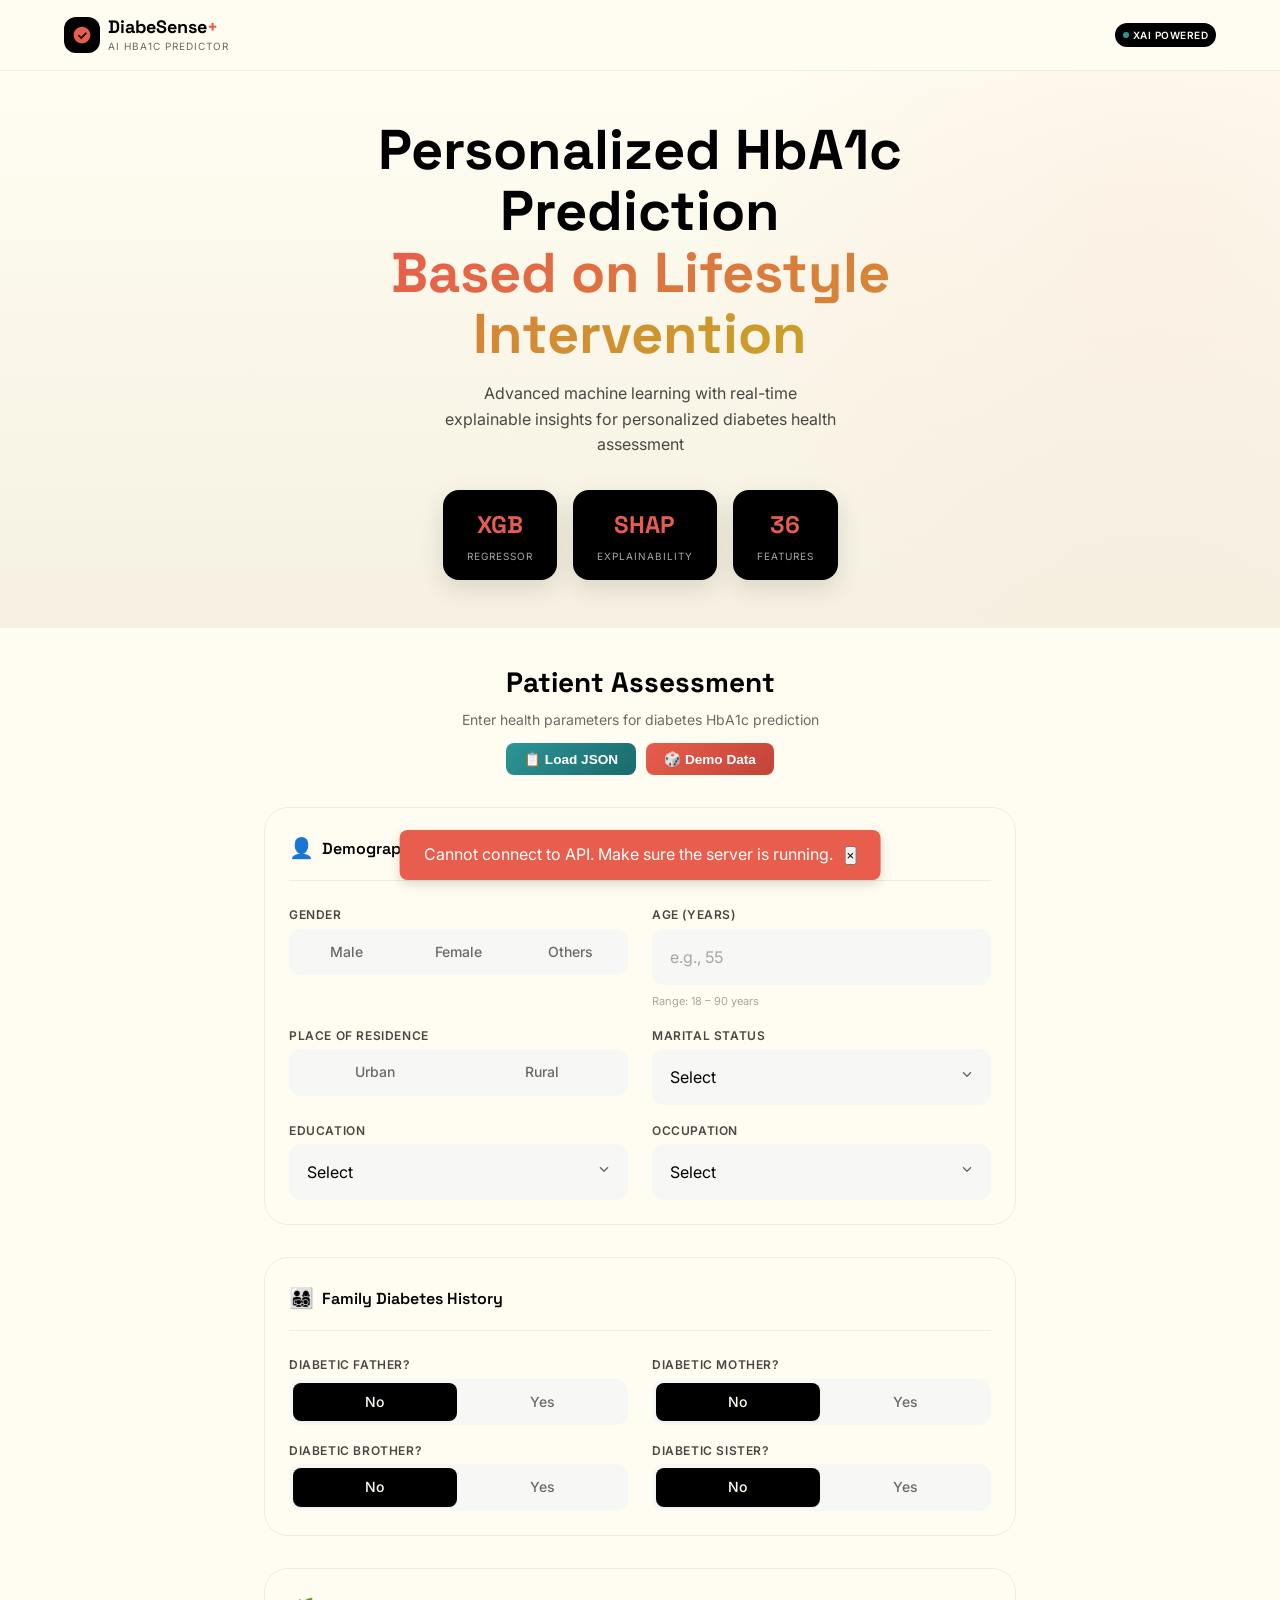
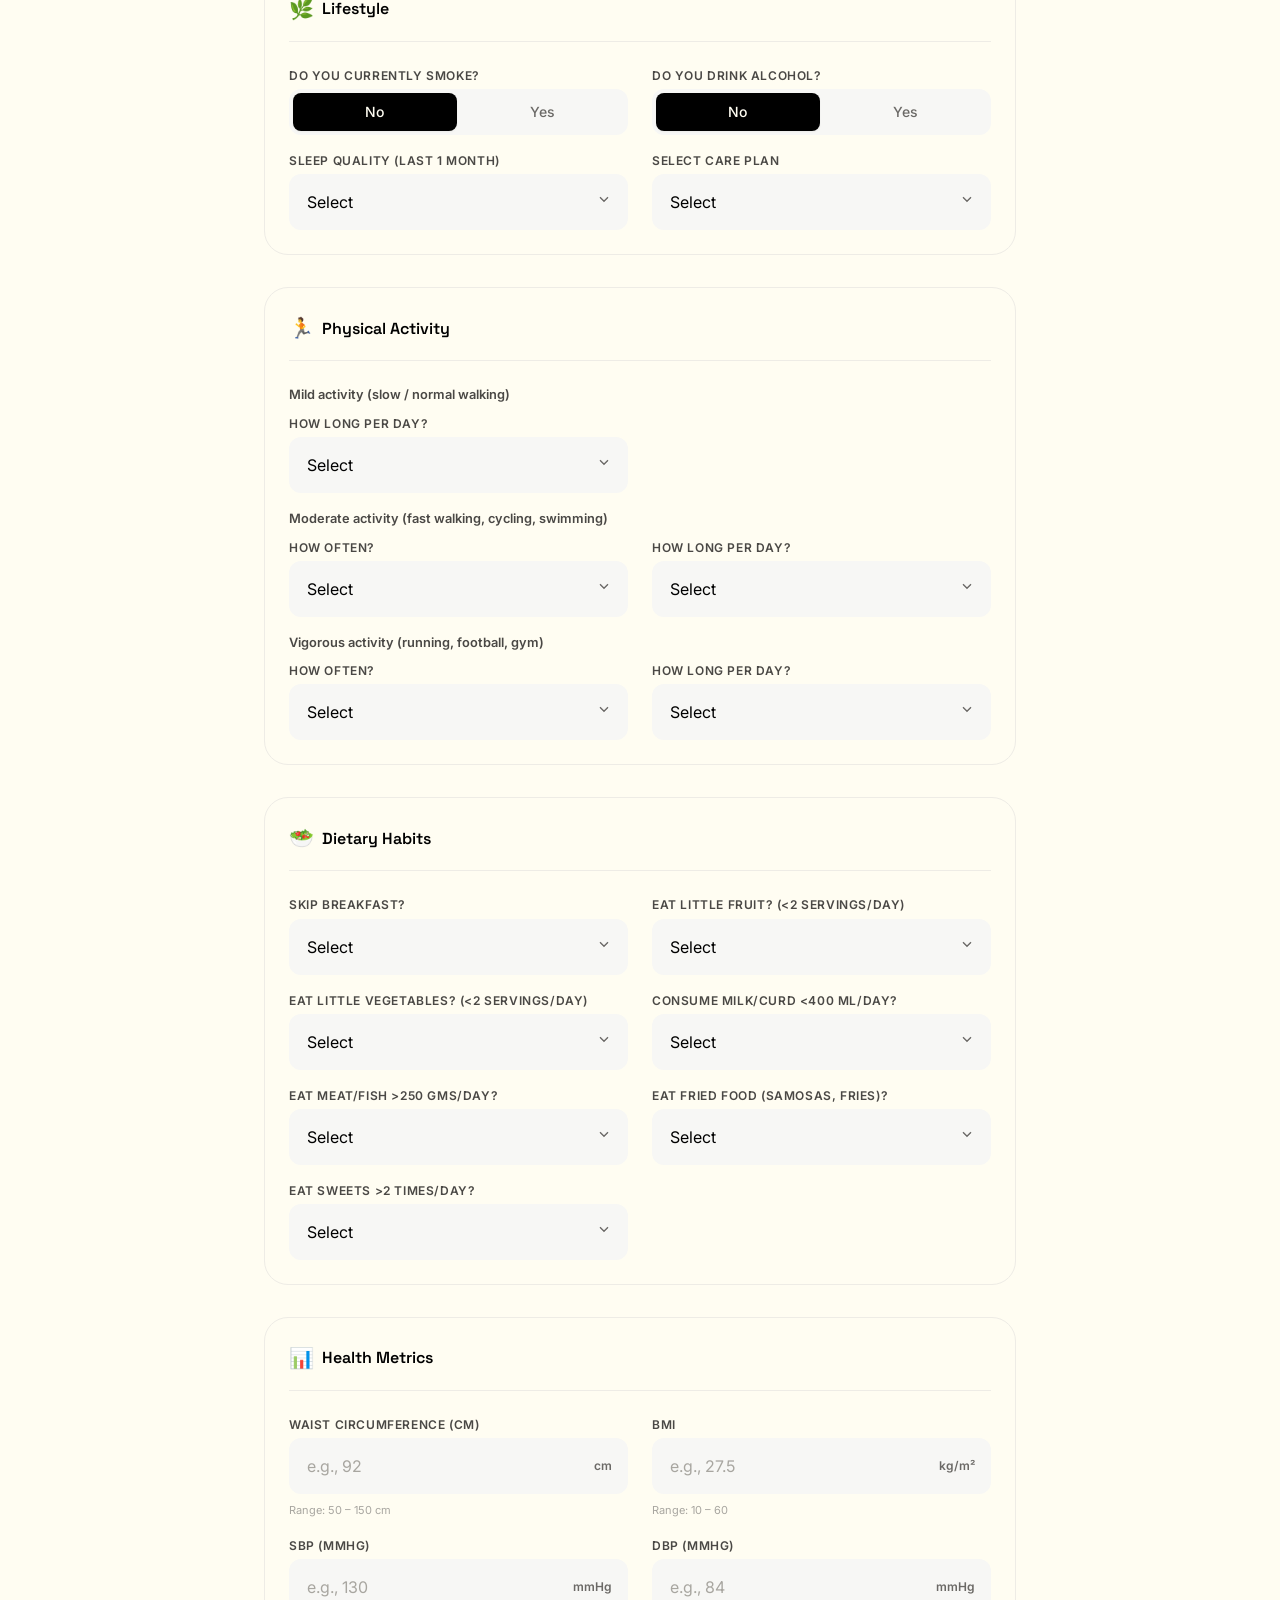
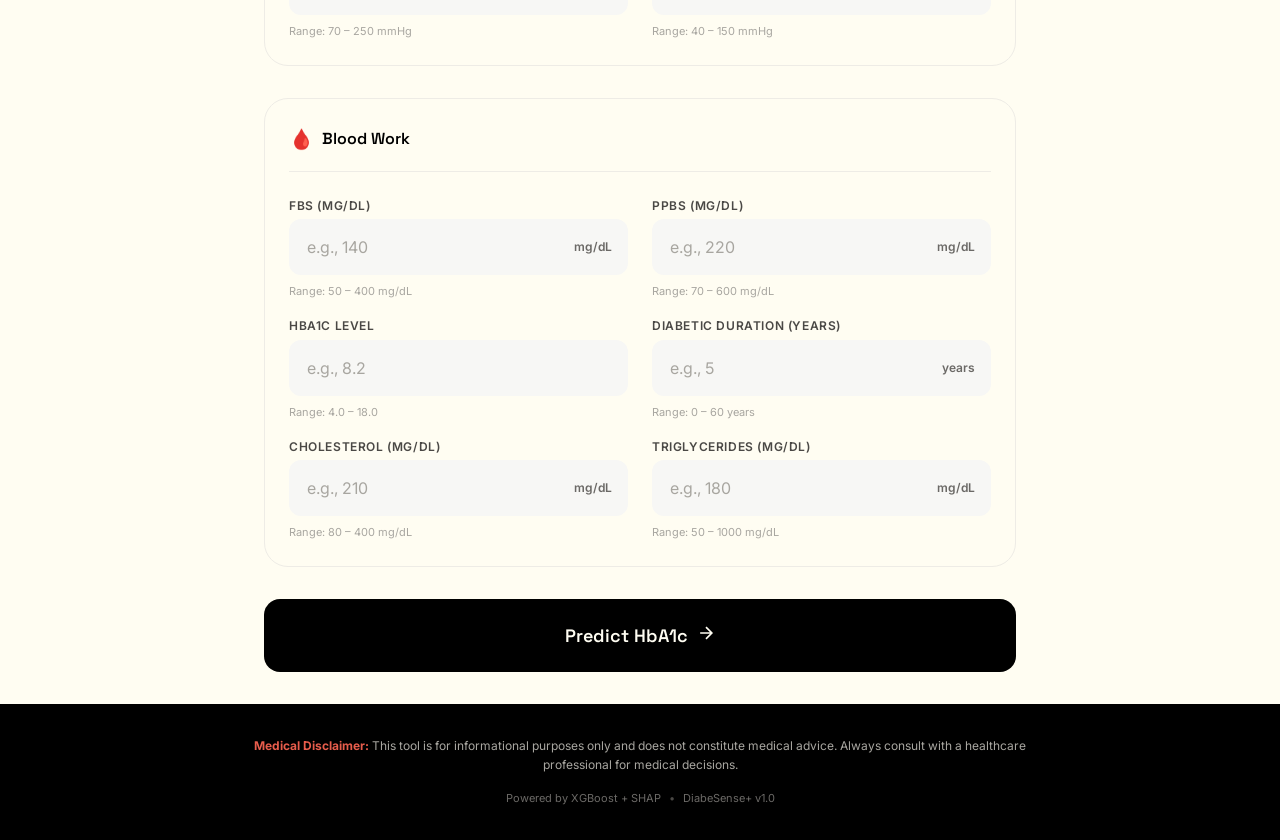
==== poornima mam Ui/index.html @ 28a05a7d "update the prediction gradient" ====
<!DOCTYPE html>
<html lang="en">

<head>
    <meta charset="UTF-8">
    <meta name="viewport" content="width=device-width, initial-scale=1.0, maximum-scale=1.0, user-scalable=no">
    <meta name="description" content="DiabeSense+ - AI-Powered Diabetes HbA1c Prediction with Explainable Insights">
    <meta name="theme-color" content="#000000">
    <title>DiabeSense+ | AI Diabetes HbA1c Predictor</title>
    <link rel="preconnect" href="https://fonts.googleapis.com">
    <link rel="preconnect" href="https://fonts.gstatic.com" crossorigin>
    <link
        href="https://fonts.googleapis.com/css2?family=Inter:wght@300;400;500;600;700;800&family=Space+Grotesk:wght@400;500;600;700&display=swap"
        rel="stylesheet">
    <link rel="stylesheet" href="styles.css">
</head>

<body>
    <!-- Loading Overlay -->
    <div class="loading-overlay" id="loadingOverlay">
        <div class="loader">
            <div class="pulse-ring"></div>
            <div class="pulse-ring"></div>
            <div class="pulse-ring"></div>
            <svg class="heart-icon" viewBox="0 0 24 24" fill="currentColor">
                <path
                    d="M12 2C6.48 2 2 6.48 2 12s4.48 10 10 10 10-4.48 10-10S17.52 2 12 2zm-1 15l-4-4 1.41-1.41L11 14.17l5.59-5.59L18 10l-7 7z" />
            </svg>
        </div>
        <p class="loading-text">Analyzing Diabetes Risk Factors...</p>
    </div>

    <!-- Main Container -->
    <div class="app-container">
        <!-- Header -->
        <header class="header">
            <div class="header-content">
                <div class="logo">
                    <div class="logo-icon">
                        <svg viewBox="0 0 24 24" fill="currentColor">
                            <path
                                d="M12 2C6.48 2 2 6.48 2 12s4.48 10 10 10 10-4.48 10-10S17.52 2 12 2zm-1 15l-4-4 1.41-1.41L11 14.17l5.59-5.59L18 10l-7 7z" />
                        </svg>
                    </div>
                    <div class="logo-text">
                        <span class="logo-title">DiabeSense<span class="plus">+</span></span>
                        <span class="logo-subtitle">AI HbA1c Predictor</span>
                    </div>
                </div>
                <div class="header-badge">
                    <span class="badge-dot"></span>
                    <span>XAI Powered</span>
                </div>
            </div>
        </header>

        <!-- Hero Section -->
        <section class="hero">
            <div class="hero-content">
                <h1 class="hero-title">Personalized HbA1c Prediction<br><span class="highlight">Based on Lifestyle
                        Intervention</span></h1>
                <p class="hero-subtitle">Advanced machine learning with real-time explainable insights for personalized
                    diabetes health assessment</p>
            </div>
            <div class="hero-visual">
                <div class="floating-card card-1">
                    <span class="card-value">XGB</span>
                    <span class="card-label">Regressor</span>
                </div>
                <div class="floating-card card-2">
                    <span class="card-value">SHAP</span>
                    <span class="card-label">Explainability</span>
                </div>
                <div class="floating-card card-3">
                    <span class="card-value">36</span>
                    <span class="card-label">Features</span>
                </div>
            </div>
        </section>

        <!-- Form Section -->
        <section class="form-section" id="assessmentForm">
            <div class="section-header">
                <h2 class="section-title">Patient Assessment</h2>
                <p class="section-subtitle">Enter health parameters for diabetes HbA1c prediction</p>
                <div style="display:flex;gap:10px;margin-top:12px;justify-content:center;flex-wrap:wrap;">
                    <button type="button" onclick="openJsonModal()"
                        style="background:linear-gradient(135deg,#2D9596,#1a6b6c);color:#fff;border:none;padding:8px 18px;border-radius:8px;cursor:pointer;font-size:0.85rem;font-weight:600;display:flex;align-items:center;gap:6px;transition:transform .15s;"
                        onmouseover="this.style.transform='scale(1.05)'" onmouseout="this.style.transform='scale(1)'">📋
                        Load JSON</button>
                    <button type="button" onclick="fillDemoData()"
                        style="background:linear-gradient(135deg,#E85D4C,#c14438);color:#fff;border:none;padding:8px 18px;border-radius:8px;cursor:pointer;font-size:0.85rem;font-weight:600;display:flex;align-items:center;gap:6px;transition:transform .15s;"
                        onmouseover="this.style.transform='scale(1.05)'" onmouseout="this.style.transform='scale(1)'">🎲
                        Demo Data</button>
                </div>
            </div>

            <!-- JSON Import Modal -->
            <div id="jsonModal"
                style="display:none;position:fixed;top:0;left:0;width:100%;height:100%;background:rgba(0,0,0,0.6);z-index:9999;justify-content:center;align-items:center;">
                <div
                    style="background:var(--dark-800,#1a1a2e);border-radius:16px;padding:28px;max-width:560px;width:90%;max-height:80vh;overflow:auto;box-shadow:0 20px 60px rgba(0,0,0,0.4);">
                    <div style="display:flex;justify-content:space-between;align-items:center;margin-bottom:16px;">
                        <h3 style="color:var(--cream,#f5f0e8);margin:0;font-size:1.1rem;">📋 Import Patient JSON</h3>
                        <button onclick="closeJsonModal()"
                            style="background:none;border:none;color:var(--gray-400,#999);font-size:1.4rem;cursor:pointer;">&times;</button>
                    </div>
                    <textarea id="jsonInput" placeholder='Paste JSON here, e.g.:
{
  "PostBLAge": 55,
  "PreBLGender": "Male",
  "PreRarea": 1,
  "PreBLHBA1C": 8.2,
  "PreBLFBS": 140,
  "PreRBMI": 27.5,
  ...
}' style="width:100%;height:220px;background:var(--dark-900,#0f0f1a);color:var(--cream,#f5f0e8);border:1px solid var(--gray-700,#333);border-radius:10px;padding:14px;font-family:'Fira Code',monospace;font-size:0.82rem;resize:vertical;box-sizing:border-box;"></textarea>
                    <div style="display:flex;gap:10px;margin-top:14px;justify-content:flex-end;">
                        <button onclick="closeJsonModal()"
                            style="background:var(--gray-700,#333);color:var(--cream,#f5f0e8);border:none;padding:8px 20px;border-radius:8px;cursor:pointer;font-weight:600;">Cancel</button>
                        <button onclick="applyJsonFromModal()"
                            style="background:linear-gradient(135deg,#2D9596,#1a6b6c);color:#fff;border:none;padding:8px 20px;border-radius:8px;cursor:pointer;font-weight:600;">Apply
                            & Fill Form</button>
                    </div>
                </div>
            </div>

            <form id="patientForm" class="patient-form">
                <!-- Demographics -->
                <div class="form-group-container">
                    <h3 class="group-title"><span class="group-icon">👤</span> Demographics</h3>
                    <div class="input-row">
                        <div class="input-group">
                            <label class="input-label">Gender</label>
                            <div class="toggle-group">
                                <input type="radio" id="gender_male" name="PreBLGender" value="Male" required>
                                <label for="gender_male" class="toggle-btn">Male</label>
                                <input type="radio" id="gender_female" name="PreBLGender" value="Female">
                                <label for="gender_female" class="toggle-btn">Female</label>
                                <input type="radio" id="gender_others" name="PreBLGender" value="Others">
                                <label for="gender_others" class="toggle-btn">Others</label>
                            </div>
                        </div>
                        <div class="input-group">
                            <label class="input-label">Age (years)</label>
                            <input type="number" id="PostBLAge" placeholder="e.g., 55" min="18" max="90" step="1"
                                required>
                            <span class="input-hint">Range: 18 – 90 years</span>
                        </div>
                    </div>
                    <div class="input-row">
                        <div class="input-group">
                            <label class="input-label">Place of Residence</label>
                            <div class="toggle-group">
                                <input type="radio" id="area_urban" name="PreRarea" value="1" required>
                                <label for="area_urban" class="toggle-btn">Urban</label>
                                <input type="radio" id="area_rural" name="PreRarea" value="2">
                                <label for="area_rural" class="toggle-btn">Rural</label>
                            </div>
                        </div>
                        <div class="input-group">
                            <label class="input-label">Marital Status</label>
                            <div class="select-wrapper">
                                <select id="PreRmaritalstatus" required>
                                    <option value="">Select</option>
                                    <option value="1">Married</option>
                                    <option value="2">Unmarried</option>
                                    <option value="3">Divorcee / Separated</option>
                                    <option value="4">Widow / Widower</option>
                                    <option value="5">Others</option>
                                </select>
                                <span class="select-arrow"><svg viewBox="0 0 24 24" fill="none" stroke="currentColor"
                                        stroke-width="2">
                                        <path d="M6 9l6 6 6-6" />
                                    </svg></span>
                            </div>
                        </div>
                    </div>
                    <div class="input-row">
                        <div class="input-group">
                            <label class="input-label">Education</label>
                            <div class="select-wrapper">
                                <select id="PreReducation" required>
                                    <option value="">Select</option>
                                    <option value="1">No formal schooling</option>
                                    <option value="2">Up to primary school</option>
                                    <option value="3">Up to high school</option>
                                    <option value="4">Up to intermediate</option>
                                    <option value="5">Up to university</option>
                                    <option value="6">University completed or higher</option>
                                    <option value="7">Others</option>
                                </select>
                                <span class="select-arrow"><svg viewBox="0 0 24 24" fill="none" stroke="currentColor"
                                        stroke-width="2">
                                        <path d="M6 9l6 6 6-6" />
                                    </svg></span>
                            </div>
                        </div>
                        <div class="input-group">
                            <label class="input-label">Occupation</label>
                            <div class="select-wrapper">
                                <select id="PreRpresentoccupation" required>
                                    <option value="">Select</option>
                                    <option value="1">Professional / Executive / Big Business</option>
                                    <option value="2">Clerical / Medium Business</option>
                                    <option value="3">Self-employed / Skilled</option>
                                    <option value="4">Unskilled / Landless Laborer</option>
                                    <option value="5">Homemaker</option>
                                    <option value="6">Retired</option>
                                    <option value="7">Unemployed (able to work)</option>
                                    <option value="8">Unemployed (unable to work)</option>
                                    <option value="9">Others</option>
                                </select>
                                <span class="select-arrow"><svg viewBox="0 0 24 24" fill="none" stroke="currentColor"
                                        stroke-width="2">
                                        <path d="M6 9l6 6 6-6" />
                                    </svg></span>
                            </div>
                        </div>
                    </div>
                </div>

                <!-- Family Diabetes History -->
                <div class="form-group-container">
                    <h3 class="group-title"><span class="group-icon">👨‍👩‍👧‍👦</span> Family Diabetes History</h3>
                    <div class="input-row">
                        <div class="input-group">
                            <label class="input-label">Diabetic father?</label>
                            <div class="toggle-group">
                                <input type="radio" id="diafather_no" name="PreRdiafather" value="0" checked>
                                <label for="diafather_no" class="toggle-btn">No</label>
                                <input type="radio" id="diafather_yes" name="PreRdiafather" value="1">
                                <label for="diafather_yes" class="toggle-btn">Yes</label>
                            </div>
                        </div>
                        <div class="input-group">
                            <label class="input-label">Diabetic mother?</label>
                            <div class="toggle-group">
                                <input type="radio" id="diamother_no" name="PreRdiamother" value="0" checked>
                                <label for="diamother_no" class="toggle-btn">No</label>
                                <input type="radio" id="diamother_yes" name="PreRdiamother" value="1">
                                <label for="diamother_yes" class="toggle-btn">Yes</label>
                            </div>
                        </div>
                    </div>
                    <div class="input-row">
                        <div class="input-group">
                            <label class="input-label">Diabetic brother?</label>
                            <div class="toggle-group">
                                <input type="radio" id="diabrother_no" name="PreRdiabrother" value="0" checked>
                                <label for="diabrother_no" class="toggle-btn">No</label>
                                <input type="radio" id="diabrother_yes" name="PreRdiabrother" value="1">
                                <label for="diabrother_yes" class="toggle-btn">Yes</label>
                            </div>
                        </div>
                        <div class="input-group">
                            <label class="input-label">Diabetic sister?</label>
                            <div class="toggle-group">
                                <input type="radio" id="diasister_no" name="PreRdiasister" value="0" checked>
                                <label for="diasister_no" class="toggle-btn">No</label>
                                <input type="radio" id="diasister_yes" name="PreRdiasister" value="1">
                                <label for="diasister_yes" class="toggle-btn">Yes</label>
                            </div>
                        </div>
                    </div>
                </div>

                <!-- Lifestyle -->
                <div class="form-group-container">
                    <h3 class="group-title"><span class="group-icon">🌿</span> Lifestyle</h3>
                    <div class="input-row">
                        <div class="input-group">
                            <label class="input-label">Do you currently smoke?</label>
                            <div class="toggle-group">
                                <input type="radio" id="smoking_no" name="current_smoking" value="0" checked>
                                <label for="smoking_no" class="toggle-btn">No</label>
                                <input type="radio" id="smoking_yes" name="current_smoking" value="1">
                                <label for="smoking_yes" class="toggle-btn">Yes</label>
                            </div>
                        </div>
                        <div class="input-group">
                            <label class="input-label">Do you drink alcohol?</label>
                            <div class="toggle-group">
                                <input type="radio" id="alcohol_no" name="current_alcohol" value="0" checked>
                                <label for="alcohol_no" class="toggle-btn">No</label>
                                <input type="radio" id="alcohol_yes" name="current_alcohol" value="1">
                                <label for="alcohol_yes" class="toggle-btn">Yes</label>
                            </div>
                        </div>
                    </div>
                    <div class="input-row">
                        <div class="input-group">
                            <label class="input-label">Sleep quality (last 1 month)</label>
                            <div class="select-wrapper">
                                <select id="PreRsleepquality" required>
                                    <option value="">Select</option>
                                    <option value="1">Very good</option>
                                    <option value="2">Fairly good</option>
                                    <option value="3">Fairly bad</option>
                                    <option value="4">Very bad</option>
                                </select>
                                <span class="select-arrow"><svg viewBox="0 0 24 24" fill="none" stroke="currentColor"
                                        stroke-width="2">
                                        <path d="M6 9l6 6 6-6" />
                                    </svg></span>
                            </div>
                        </div>
                        <div class="input-group">
                            <label class="input-label">Select Care Plan</label>
                            <div class="select-wrapper">
                                <select id="PostRgroupname" required>
                                    <option value="">Select</option>
                                    <option value="1">Standard care + Yoga</option>
                                    <option value="2">Standard care</option>
                                </select>
                                <span class="select-arrow"><svg viewBox="0 0 24 24" fill="none" stroke="currentColor"
                                        stroke-width="2">
                                        <path d="M6 9l6 6 6-6" />
                                    </svg></span>
                            </div>
                        </div>
                    </div>
                </div>

                <!-- Physical Activity -->
                <div class="form-group-container">
                    <h3 class="group-title"><span class="group-icon">🏃</span> Physical Activity</h3>
                    <!-- Mild Activity -->
                    <p style="font-size:0.8rem;font-weight:600;color:var(--gray-600);margin-bottom:8px;">Mild activity
                        (slow / normal walking)</p>
                    <div class="input-row">
                        <div class="input-group">
                            <label class="input-label">How long per day?</label>
                            <div class="select-wrapper">
                                <select id="PreRmildactivityduration" required>
                                    <option value="">Select</option>
                                    <option value="0">None</option>
                                    <option value="1">At least 10 min</option>
                                    <option value="2">10 – 30 min</option>
                                    <option value="3">30 min – 1 hr</option>
                                    <option value="4">1 hr – 1.5 hrs</option>
                                    <option value="5">> 1.5 hrs</option>
                                </select>
                                <span class="select-arrow"><svg viewBox="0 0 24 24" fill="none" stroke="currentColor"
                                        stroke-width="2">
                                        <path d="M6 9l6 6 6-6" />
                                    </svg></span>
                            </div>
                        </div>
                        <div class="input-group"></div>
                    </div>
                    <!-- Moderate Activity -->
                    <p
                        style="font-size:0.8rem;font-weight:600;color:var(--gray-600);margin-bottom:8px;margin-top:16px;">
                        Moderate activity (fast walking, cycling, swimming)</p>
                    <div class="input-row">
                        <div class="input-group">
                            <label class="input-label">How often?</label>
                            <div class="select-wrapper">
                                <select id="PreRmoderate" required>
                                    <option value="">Select</option>
                                    <option value="0">None</option>
                                    <option value="1">Once a month</option>
                                    <option value="2">2 to 3 times a month</option>
                                    <option value="3">Once a week</option>
                                    <option value="4">2 to 3 times a week</option>
                                    <option value="5">4 to 5 times a week</option>
                                    <option value="6">Every day</option>
                                </select>
                                <span class="select-arrow"><svg viewBox="0 0 24 24" fill="none" stroke="currentColor"
                                        stroke-width="2">
                                        <path d="M6 9l6 6 6-6" />
                                    </svg></span>
                            </div>
                        </div>
                        <div class="input-group">
                            <label class="input-label">How long per day?</label>
                            <div class="select-wrapper">
                                <select id="PreRmoderateduration" required>
                                    <option value="">Select</option>
                                    <option value="0">None</option>
                                    <option value="1">At least 10 min</option>
                                    <option value="2">10 – 30 min</option>
                                    <option value="3">30 min – 1 hr</option>
                                    <option value="4">1 hr – 1.5 hrs</option>
                                    <option value="5">> 1.5 hrs</option>
                                </select>
                                <span class="select-arrow"><svg viewBox="0 0 24 24" fill="none" stroke="currentColor"
                                        stroke-width="2">
                                        <path d="M6 9l6 6 6-6" />
                                    </svg></span>
                            </div>
                        </div>
                    </div>
                    <!-- Vigorous Activity -->
                    <p
                        style="font-size:0.8rem;font-weight:600;color:var(--gray-600);margin-bottom:8px;margin-top:16px;">
                        Vigorous activity (running, football, gym)</p>
                    <div class="input-row">
                        <div class="input-group">
                            <label class="input-label">How often?</label>
                            <div class="select-wrapper">
                                <select id="PreRvigorous" required>
                                    <option value="">Select</option>
                                    <option value="0">None</option>
                                    <option value="1">Once a month</option>
                                    <option value="2">2 to 3 times a month</option>
                                    <option value="3">Once a week</option>
                                    <option value="4">2 to 3 times a week</option>
                                    <option value="5">4 to 5 times a week</option>
                                    <option value="6">Every day</option>
                                </select>
                                <span class="select-arrow"><svg viewBox="0 0 24 24" fill="none" stroke="currentColor"
                                        stroke-width="2">
                                        <path d="M6 9l6 6 6-6" />
                                    </svg></span>
                            </div>
                        </div>
                        <div class="input-group">
                            <label class="input-label">How long per day?</label>
                            <div class="select-wrapper">
                                <select id="PreRvigorousduration" required>
                                    <option value="">Select</option>
                                    <option value="0">None</option>
                                    <option value="1">At least 10 min</option>
                                    <option value="2">10 – 30 min</option>
                                    <option value="3">30 min – 1 hr</option>
                                    <option value="4">1 hr – 1.5 hrs</option>
                                    <option value="5">> 1.5 hrs</option>
                                </select>
                                <span class="select-arrow"><svg viewBox="0 0 24 24" fill="none" stroke="currentColor"
                                        stroke-width="2">
                                        <path d="M6 9l6 6 6-6" />
                                    </svg></span>
                            </div>
                        </div>
                    </div>
                </div>

                <!-- Dietary Habits -->
                <div class="form-group-container">
                    <h3 class="group-title"><span class="group-icon">🥗</span> Dietary Habits</h3>
                    <div class="input-row">
                        <div class="input-group">
                            <label class="input-label">Skip breakfast?</label>
                            <div class="select-wrapper">
                                <select id="PreRskipbreakfast" required>
                                    <option value="">Select</option>
                                    <option value="1">Usually / Often</option>
                                    <option value="2">Sometimes</option>
                                    <option value="3">Rarely / Never</option>
                                </select>
                                <span class="select-arrow"><svg viewBox="0 0 24 24" fill="none" stroke="currentColor"
                                        stroke-width="2">
                                        <path d="M6 9l6 6 6-6" />
                                    </svg></span>
                            </div>
                        </div>
                        <div class="input-group">
                            <label class="input-label">Eat little fruit? (&lt;2 servings/day)</label>
                            <div class="select-wrapper">
                                <select id="PreRlessfruit" required>
                                    <option value="">Select</option>
                                    <option value="1">Usually / Often</option>
                                    <option value="2">Sometimes</option>
                                    <option value="3">Rarely / Never</option>
                                </select>
                                <span class="select-arrow"><svg viewBox="0 0 24 24" fill="none" stroke="currentColor"
                                        stroke-width="2">
                                        <path d="M6 9l6 6 6-6" />
                                    </svg></span>
                            </div>
                        </div>
                    </div>
                    <div class="input-row">
                        <div class="input-group">
                            <label class="input-label">Eat little vegetables? (&lt;2 servings/day)</label>
                            <div class="select-wrapper">
                                <select id="PreRlessvegetable" required>
                                    <option value="">Select</option>
                                    <option value="1">Usually / Often</option>
                                    <option value="2">Sometimes</option>
                                    <option value="3">Rarely / Never</option>
                                </select>
                                <span class="select-arrow"><svg viewBox="0 0 24 24" fill="none" stroke="currentColor"
                                        stroke-width="2">
                                        <path d="M6 9l6 6 6-6" />
                                    </svg></span>
                            </div>
                        </div>
                        <div class="input-group">
                            <label class="input-label">Consume milk/curd &lt;400 ml/day?</label>
                            <div class="select-wrapper">
                                <select id="PreRmilk" required>
                                    <option value="">Select</option>
                                    <option value="1">Usually / Often</option>
                                    <option value="2">Sometimes</option>
                                    <option value="3">Rarely / Never</option>
                                </select>
                                <span class="select-arrow"><svg viewBox="0 0 24 24" fill="none" stroke="currentColor"
                                        stroke-width="2">
                                        <path d="M6 9l6 6 6-6" />
                                    </svg></span>
                            </div>
                        </div>
                    </div>
                    <div class="input-row">
                        <div class="input-group">
                            <label class="input-label">Eat meat/fish &gt;250 gms/day?</label>
                            <div class="select-wrapper">
                                <select id="PreRmeat" required>
                                    <option value="">Select</option>
                                    <option value="1">Usually / Often</option>
                                    <option value="2">Sometimes</option>
                                    <option value="3">Rarely / Never</option>
                                </select>
                                <span class="select-arrow"><svg viewBox="0 0 24 24" fill="none" stroke="currentColor"
                                        stroke-width="2">
                                        <path d="M6 9l6 6 6-6" />
                                    </svg></span>
                            </div>
                        </div>
                        <div class="input-group">
                            <label class="input-label">Eat fried food (samosas, fries)?</label>
                            <div class="select-wrapper">
                                <select id="PreRfriedfood" required>
                                    <option value="">Select</option>
                                    <option value="1">Usually / Often</option>
                                    <option value="2">Sometimes</option>
                                    <option value="3">Rarely / Never</option>
                                </select>
                                <span class="select-arrow"><svg viewBox="0 0 24 24" fill="none" stroke="currentColor"
                                        stroke-width="2">
                                        <path d="M6 9l6 6 6-6" />
                                    </svg></span>
                            </div>
                        </div>
                    </div>
                    <div class="input-row">
                        <div class="input-group">
                            <label class="input-label">Eat sweets &gt;2 times/day?</label>
                            <div class="select-wrapper">
                                <select id="PreRsweet" required>
                                    <option value="">Select</option>
                                    <option value="1">Usually / Often</option>
                                    <option value="2">Sometimes</option>
                                    <option value="3">Rarely / Never</option>
                                </select>
                                <span class="select-arrow"><svg viewBox="0 0 24 24" fill="none" stroke="currentColor"
                                        stroke-width="2">
                                        <path d="M6 9l6 6 6-6" />
                                    </svg></span>
                            </div>
                        </div>
                        <div class="input-group"></div>
                    </div>
                </div>

                <!-- Health Metrics -->
                <div class="form-group-container">
                    <h3 class="group-title"><span class="group-icon">📊</span> Health Metrics</h3>
                    <div class="input-row">
                        <div class="input-group">
                            <label class="input-label">Waist Circumference (cm)</label>
                            <div class="input-with-unit">
                                <input type="number" id="PreRwaist" placeholder="e.g., 92" step="0.1" min="50" max="150"
                                    required>
                                <span class="input-unit">cm</span>
                            </div>
                            <span class="input-hint">Range: 50 – 150 cm</span>
                        </div>
                        <div class="input-group">
                            <label class="input-label">BMI</label>
                            <div class="input-with-unit">
                                <input type="number" id="PreRBMI" placeholder="e.g., 27.5" step="0.01" min="10" max="60"
                                    required>
                                <span class="input-unit">kg/m²</span>
                            </div>
                            <span class="input-hint">Range: 10 – 60</span>
                        </div>
                    </div>
                    <div class="input-row">
                        <div class="input-group">
                            <label class="input-label">SBP (mmHg)</label>
                            <div class="input-with-unit">
                                <input type="number" id="PreRsystolicfirst" placeholder="e.g., 130" min="70" max="250"
                                    required>
                                <span class="input-unit">mmHg</span>
                            </div>
                            <span class="input-hint">Range: 70 – 250 mmHg</span>
                        </div>
                        <div class="input-group">
                            <label class="input-label">DBP (mmHg)</label>
                            <div class="input-with-unit">
                                <input type="number" id="PreRdiastolicfirst" placeholder="e.g., 84" min="40" max="150"
                                    required>
                                <span class="input-unit">mmHg</span>
                            </div>
                            <span class="input-hint">Range: 40 – 150 mmHg</span>
                        </div>
                    </div>
                </div>

                <!-- Blood Work -->
                <div class="form-group-container">
                    <h3 class="group-title"><span class="group-icon">🩸</span> Blood Work</h3>
                    <div class="input-row">
                        <div class="input-group">
                            <label class="input-label">FBS (mg/dL)</label>
                            <div class="input-with-unit">
                                <input type="number" id="PreBLFBS" placeholder="e.g., 140" step="0.1" min="50" max="400"
                                    required>
                                <span class="input-unit">mg/dL</span>
                            </div>
                            <span class="input-hint">Range: 50 – 400 mg/dL</span>
                        </div>
                        <div class="input-group">
                            <label class="input-label">PPBS (mg/dL)</label>
                            <div class="input-with-unit">
                                <input type="number" id="PreBLPPBS" placeholder="e.g., 220" step="0.1" min="70"
                                    max="600" required>
                                <span class="input-unit">mg/dL</span>
                            </div>
                            <span class="input-hint">Range: 70 – 600 mg/dL</span>
                        </div>
                    </div>
                    <div class="input-row">
                        <div class="input-group">
                            <label class="input-label">HbA1c Level</label>
                            <div class="input-with-unit">
                                <input type="number" id="PreBLHBA1C" placeholder="e.g., 8.2" step="0.1" min="4.0"
                                    max="18.0" required>
                            </div>
                            <span class="input-hint">Range: 4.0 – 18.0</span>
                        </div>
                        <div class="input-group">
                            <label class="input-label">Diabetic Duration (years)</label>
                            <div class="input-with-unit">
                                <input type="number" id="Diabetic_Duration" placeholder="e.g., 5" step="0.1" min="0"
                                    max="60" required>
                                <span class="input-unit">years</span>
                            </div>
                            <span class="input-hint">Range: 0 – 60 years</span>
                        </div>
                    </div>
                    <div class="input-row">
                        <div class="input-group">
                            <label class="input-label">CHOLESTEROL (mg/dL)</label>
                            <div class="input-with-unit">
                                <input type="number" id="PreBLCHOLESTEROL" placeholder="e.g., 210" min="80" max="400"
                                    required>
                                <span class="input-unit">mg/dL</span>
                            </div>
                            <span class="input-hint">Range: 80 – 400 mg/dL</span>
                        </div>
                        <div class="input-group">
                            <label class="input-label">TRIGLYCERIDES (mg/dL)</label>
                            <div class="input-with-unit">
                                <input type="number" id="PreBLTRIGLYCERIDES" placeholder="e.g., 180" min="50" max="1000"
                                    required>
                                <span class="input-unit">mg/dL</span>
                            </div>
                            <span class="input-hint">Range: 50 – 1000 mg/dL</span>
                        </div>
                    </div>
                </div>

                <!-- Submit Button -->
                <button type="submit" class="submit-btn" id="submitBtn">
                    <span class="btn-text">Predict HbA1c</span>
                    <span class="btn-icon">
                        <svg viewBox="0 0 24 24" fill="none" stroke="currentColor" stroke-width="2">
                            <path d="M5 12h14M12 5l7 7-7 7" />
                        </svg>
                    </span>
                </button>
            </form>
        </section>

        <!-- Results Section -->
        <section class="results-section hidden" id="resultsSection">
            <div class="results-header">
                <button class="back-btn" id="backBtn">
                    <svg viewBox="0 0 24 24" fill="none" stroke="currentColor" stroke-width="2">
                        <path d="M19 12H5M12 19l-7-7 7-7" />
                    </svg>
                    <span>New Assessment</span>
                </button>
            </div>

            <!-- Risk Score Card -->
            <div class="risk-card" id="riskCard">
                <div class="risk-header">
                    <span class="risk-label">Predicted HbA1c after 3 months</span>
                    <span class="risk-confidence" id="riskConfidence">High Confidence</span>
                </div>

                <div class="risk-display">
                    <div class="risk-circle" id="riskCircle">
                        <svg class="progress-ring" viewBox="0 0 120 120">
                            <circle class="progress-ring-bg" cx="60" cy="60" r="54" />
                            <circle class="progress-ring-fill" id="progressRing" cx="60" cy="60" r="54" />
                        </svg>
                        <div class="risk-value">
                            <span class="risk-percentage" id="riskPercentage">0</span>
                        </div>
                    </div>
                    <div class="risk-level" id="riskLevel">CALCULATING</div>
                </div>

                <!-- Clinical Interpretation Lines -->
                <div id="clinicalInterpretation"
                    style="margin-top:16px;text-align:left;color:var(--cream);font-size:0.85rem;line-height:1.6;">
                    <p id="outcomeLine" style="margin-bottom:4px;"></p>
                    <p id="responseLine" style="margin-bottom:4px;"></p>
                    <p id="targetLine" style="margin-bottom:0;"></p>
                </div>

                <div class="risk-meter">
                    <div class="meter-track">
                    </div>
                    <div class="meter-labels">
                        <span>Normoglycemia</span>
                        <span>Prediabetes</span>
                        <span>Diabetes</span>
                    </div>
                </div>
            </div>

            <!-- Interactive Risk Simulator -->
            <div class="sim-card hidden" id="interactiveSimulator">
                <div class="sim-card-header">
                    <h3 class="sim-title">Interactive HbA1c Simulator</h3>
                </div>
                <div class="sim-card-body">
                    <div class="sim-chart-container">
                        <svg viewBox="0 0 200 120" class="sim-svg">
                            <path d="M 30 100 A 70 70 0 0 1 170 100" fill="none" class="sim-track-bg" />
                            <path id="simTrack" d="M 30 100 A 70 70 0 0 1 170 100" fill="none" class="sim-track-fill"
                                stroke-dasharray="219.91" stroke-dashoffset="219.91" />
                            <g id="simBaselineGroup" style="transform-origin: 100px 100px;">
                                <line x1="16" y1="100" x2="44" y2="100" class="sim-baseline-line" />
                                <g id="simBaselineTextGroup" transform="translate(18, 90)">
                                    <rect x="-24" y="-8" width="48" height="16" rx="8" class="sim-baseline-rect" />
                                    <text x="0" y="1" class="sim-marker-text">Baseline</text>
                                </g>
                            </g>
                            <g id="simTargetGroup" style="transform-origin: 100px 100px;">
                                <line x1="16" y1="100" x2="44" y2="100" class="sim-target-line" />
                                <g id="simTargetTextGroup" transform="translate(18, 110)">
                                    <rect x="-20" y="-8" width="40" height="16" rx="8" class="sim-target-rect" />
                                    <text x="0" y="1" class="sim-marker-text" fill="#fff"
                                        font-weight="600">Target</text>
                                </g>
                            </g>
                            <path d="M 100 18 L 92 24 V 34 C 92 42 100 48 100 48 C 100 48 108 42 108 34 V 24 Z"
                                class="sim-shield-icon" />
                            <text x="100" y="36" class="sim-shield-cross">+</text>
                        </svg>
                        <div class="sim-center-text">
                            <div id="simRiskValue" class="sim-val">--</div>
                            <div id="simRiskLabel" class="sim-lbl">PREDICTED HbA1c</div>
                        </div>
                    </div>
                    <div class="sim-stats-row">
                        <div class="sim-stat">
                            <span class="sim-stat-lbl">Predicted HbA1c</span>
                            <strong id="simTargetStat" class="sim-stat-val">--</strong>
                        </div>
                        <div class="sim-stat">
                            <span class="sim-stat-lbl">Delta</span>
                            <strong id="simDeltaStat" class="sim-stat-val">--</strong>
                        </div>
                        <div class="sim-stat">
                            <span class="sim-stat-lbl">Intitially predicted Baseline</span>
                            <strong id="simBaselineStat" class="sim-stat-val">--</strong>
                        </div>
                    </div>
                    <div class="sim-controls-grid">
                        <div class="sim-control">
                            <span class="sim-control-lbl">BMI</span>
                            <input type="range" id="simBmiSlider" min="10" max="60" step="0.1" class="sim-slider">
                            <input type="number" id="simBmiNum" class="sim-num-input">
                        </div>
                        <div class="sim-control">
                            <span class="sim-control-lbl">FBS (mg/dL)</span>
                            <input type="range" id="simFbsSlider" min="50" max="400" step="1" class="sim-slider">
                            <input type="number" id="simFbsNum" class="sim-num-input">
                        </div>
                        <div class="sim-control">
                            <span class="sim-control-lbl">Pre-HbA1c</span>
                            <input type="range" id="simHba1cSlider" min="4" max="18" step="0.1" class="sim-slider">
                            <input type="number" id="simHba1cNum" class="sim-num-input">
                        </div>
                        <div class="sim-control">
                            <span class="sim-control-lbl">SBP (mmHg)</span>
                            <input type="range" id="simBpSlider" min="70" max="250" step="1" class="sim-slider">
                            <input type="number" id="simBpNum" class="sim-num-input">
                        </div>
                        <div class="sim-control">
                            <span class="sim-control-lbl">PPBS (mg/dL)</span>
                            <input type="range" id="simPpbsSlider" min="70" max="600" step="1" class="sim-slider">
                            <input type="number" id="simPpbsNum" min="70" max="600" step="1" class="sim-num-input">
                        </div>
                        <div class="sim-control">
                            <span class="sim-control-lbl">Cholesterol</span>
                            <input type="range" id="simCholSlider" min="80" max="400" step="1" class="sim-slider">
                            <input type="number" id="simCholNum" min="80" max="400" step="1" class="sim-num-input">
                        </div>
                        <div class="sim-control">
                            <span class="sim-control-lbl">Triglycerides</span>
                            <input type="range" id="simTrigSlider" min="50" max="1000" step="1" class="sim-slider">
                            <input type="number" id="simTrigNum" min="50" max="1000" step="1" class="sim-num-input">
                        </div>
                        <div class="sim-control">
                            <span class="sim-control-lbl">Waist (cm)</span>
                            <input type="range" id="simWaistSlider" min="50" max="150" step="0.1" class="sim-slider">
                            <input type="number" id="simWaistNum" min="50" max="150" step="0.1" class="sim-num-input">
                        </div>
                    </div>
                    <div class="sim-disclaimer">AI-generated, may include mistakes. Don't enter sensitive personal info.
                    </div>
                </div>
            </div>

            <!-- Explanation Section -->
            <div class="explanation-section" id="explanationSection">
                <div class="section-header">
                    <h2 class="section-title">Risk Factor Analysis</h2>
                    <p class="section-subtitle">SHAP-based explainable AI insights</p>
                </div>
                <div class="factors-container" id="factorsContainer"></div>
                <div class="info-card">
                    <div class="info-icon">
                        <svg viewBox="0 0 24 24" fill="currentColor">
                            <path
                                d="M12 2C6.48 2 2 6.48 2 12s4.48 10 10 10 10-4.48 10-10S17.52 2 12 2zm1 15h-2v-6h2v6zm0-8h-2V7h2v2z" />
                        </svg>
                    </div>
                    <div class="info-content">
                        <h4>About SHAP Analysis</h4>
                        <p>SHAP (SHapley Additive exPlanations) values show how each factor contributes to your
                            individual HbA1c prediction, providing transparent and interpretable insights.</p>
                    </div>
                </div>
            </div>

            <!-- Recommendations -->
            <div class="recommendations-section" id="recommendationsSection">
                <div class="section-header">
                    <h2 class="section-title">Personalized Insights</h2>
                </div>
                <div class="recommendations-grid" id="recommendationsGrid"></div>
            </div>

            <!-- What-If Scenario Analysis -->
            <div class="whatif-section" id="whatifSection" style="display:none;">
                <div class="section-header">
                    <h2 class="section-title">🔮 What-If Scenario Analysis</h2>
                    <p class="section-subtitle">See how modifying risk factors could change your predicted HbA1c</p>
                </div>
                <div class="whatif-loading" id="whatifLoading">
                    <div class="whatif-loading-spinner"></div>
                    <p>Generating counterfactual scenarios...</p>
                </div>
                <div class="whatif-scenarios-grid" id="whatifScenariosGrid"></div>
                <div class="whatif-combined-card" id="whatifCombinedCard" style="display:none;">
                    <div class="combined-header">
                        <span class="combined-icon">🌟</span>
                        <div>
                            <h3 class="combined-title">Best Possible Outcome</h3>
                            <p class="combined-subtitle">If all recommended changes are applied together</p>
                        </div>
                    </div>
                    <div class="combined-results">
                        <div class="combined-original">
                            <span class="combined-label">Current Predicted HbA1c</span>
                            <span class="combined-value" id="combinedOriginalRisk">—</span>
                        </div>
                        <div class="combined-arrow">
                            <svg viewBox="0 0 24 24" fill="none" stroke="currentColor" stroke-width="2">
                                <path d="M5 12h14M12 5l7 7-7 7" />
                            </svg>
                        </div>
                        <div class="combined-modified">
                            <span class="combined-label">Potential HbA1c</span>
                            <span class="combined-value" id="combinedModifiedRisk">—</span>
                        </div>
                    </div>
                    <div class="combined-delta" id="combinedDelta"></div>
                </div>
                <div class="whatif-disclaimer">
                    <svg viewBox="0 0 24 24" fill="currentColor" width="16" height="16">
                        <path
                            d="M12 2C6.48 2 2 6.48 2 12s4.48 10 10 10 10-4.48 10-10S17.52 2 12 2zm1 15h-2v-6h2v6zm0-8h-2V7h2v2z" />
                    </svg>
                    <p>These scenarios are model-based estimates. Actual outcomes depend on many factors. Consult a
                        healthcare professional before making health decisions.</p>
                </div>
            </div>
        </section>

        <!-- Footer -->
        <footer class="footer">
            <div class="footer-content">
                <p class="disclaimer">
                    <strong>Medical Disclaimer:</strong> This tool is for informational purposes only and does not
                    constitute medical advice. Always consult with a healthcare professional for medical decisions.
                </p>
                <div class="footer-meta">
                    <span>Powered by XGBoost + SHAP</span>
                    <span class="divider">•</span>
                    <span>DiabeSense+ v1.0</span>
                </div>
            </div>
        </footer>
    </div>

    <!-- Chat Widget -->
    <div class="chat-widget" id="chatWidget" style="display:none;">
        <button class="chat-toggle" id="chatToggle" title="Chat with DiabeSense AI">
            <svg class="chat-icon-open" viewBox="0 0 24 24" fill="currentColor">
                <path d="M20 2H4c-1.1 0-2 .9-2 2v18l4-4h14c1.1 0 2-.9 2-2V4c0-1.1-.9-2-2-2zm0 14H6l-2 2V4h16v12z" />
            </svg>
            <svg class="chat-icon-close" viewBox="0 0 24 24" fill="currentColor" style="display:none;">
                <path
                    d="M19 6.41L17.59 5 12 10.59 6.41 5 5 6.41 10.59 12 5 17.59 6.41 19 12 13.41 17.59 19 19 17.59 13.41 12z" />
            </svg>
            <span class="chat-pulse"></span>
        </button>
        <div class="chat-panel" id="chatPanel">
            <div class="chat-header">
                <div class="chat-header-info">
                    <div class="chat-avatar">🤖</div>
                    <div>
                        <h4 class="chat-name">DiabeSense AI</h4>
                        <span class="chat-status" id="chatStatus"><span class="status-dot"></span> Online</span>
                    </div>
                </div>
                <button class="chat-minimize" id="chatMinimize">
                    <svg viewBox="0 0 24 24" fill="none" stroke="currentColor" stroke-width="2">
                        <path d="M6 9l6 6 6-6" />
                    </svg>
                </button>
            </div>
            <div class="chat-messages" id="chatMessages"></div>
            <div class="chat-input-area">
                <input type="text" class="chat-input" id="chatInput" placeholder="Ask about your results..."
                    autocomplete="off" />
                <button class="chat-send" id="chatSend" disabled>
                    <svg viewBox="0 0 24 24" fill="currentColor">
                        <path d="M2.01 21L23 12 2.01 3 2 10l15 2-15 2z" />
                    </svg>
                </button>
            </div>
        </div>
    </div>

    <script src="script.js?v=2"></script>
</body>

</html>
---- poornima mam Ui/styles.css ----
/* ============================================
   DiabeSense+ Styles
   Premium Medical AI Interface
   Color Palette: Cream (#FFFDF2), Black (#000000)
   ============================================ */

/* CSS Variables */
:root {
    /* Primary Colors */
    --cream: #FFFDF2;
    --cream-dark: #F5F0E1;
    --cream-hover: #FFF9E6;
    --black: #000000;
    --black-light: #1A1A1A;
    --black-soft: #2D2D2D;

    /* Accent Colors */
    --accent-coral: #E85D4C;
    --accent-coral-light: #FF7A6B;
    --accent-teal: #2D9596;
    --accent-teal-light: #40B4B5;
    --accent-gold: #C9A227;
    --accent-gold-light: #E5B82A;
    --accent-sage: #7A9E7E;
    --accent-sage-light: #8FB894;

    /* Risk Colors */
    --risk-low: #4CAF50;
    --risk-low-bg: rgba(76, 175, 80, 0.1);
    --risk-medium: #FF9800;
    --risk-medium-bg: rgba(255, 152, 0, 0.1);
    --risk-high: #E85D4C;
    --risk-high-bg: rgba(232, 93, 76, 0.1);

    /* Neutral Colors */
    --gray-100: #F7F7F5;
    --gray-200: #EEECE6;
    --gray-300: #D4D2CC;
    --gray-400: #A8A6A0;
    --gray-500: #6B6966;
    --gray-600: #4A4845;
    --gray-700: #2D2B28;

    /* Typography */
    --font-primary: 'Inter', -apple-system, BlinkMacSystemFont, sans-serif;
    --font-display: 'Space Grotesk', sans-serif;

    /* Spacing */
    --space-xs: 4px;
    --space-sm: 8px;
    --space-md: 16px;
    --space-lg: 24px;
    --space-xl: 32px;
    --space-2xl: 48px;
    --space-3xl: 64px;

    /* Border Radius */
    --radius-sm: 8px;
    --radius-md: 12px;
    --radius-lg: 16px;
    --radius-xl: 24px;
    --radius-full: 9999px;

    /* Shadows */
    --shadow-sm: 0 1px 2px rgba(0, 0, 0, 0.05);
    --shadow-md: 0 4px 12px rgba(0, 0, 0, 0.08);
    --shadow-lg: 0 8px 24px rgba(0, 0, 0, 0.12);
    --shadow-xl: 0 16px 48px rgba(0, 0, 0, 0.16);
    --shadow-glow: 0 0 40px rgba(232, 93, 76, 0.3);

    /* Transitions */
    --transition-fast: 0.15s ease;
    --transition-base: 0.25s ease;
    --transition-slow: 0.4s ease;
    --transition-bounce: 0.5s cubic-bezier(0.34, 1.56, 0.64, 1);
}

/* Reset & Base */
*,
*::before,
*::after {
    box-sizing: border-box;
    margin: 0;
    padding: 0;
}

html {
    font-size: 16px;
    scroll-behavior: smooth;
    -webkit-text-size-adjust: 100%;
}

body {
    font-family: var(--font-primary);
    background-color: var(--cream);
    color: var(--black);
    line-height: 1.6;
    min-height: 100vh;
    overflow-x: hidden;
    -webkit-font-smoothing: antialiased;
    -moz-osx-font-smoothing: grayscale;
}

/* Loading Overlay */
.loading-overlay {
    position: fixed;
    inset: 0;
    background: var(--black);
    display: flex;
    flex-direction: column;
    align-items: center;
    justify-content: center;
    z-index: 9999;
    opacity: 0;
    visibility: hidden;
    transition: var(--transition-slow);
}

.loading-overlay.active {
    opacity: 1;
    visibility: visible;
}

.loader {
    position: relative;
    width: 100px;
    height: 100px;
    display: flex;
    align-items: center;
    justify-content: center;
}

.pulse-ring {
    position: absolute;
    width: 100%;
    height: 100%;
    border: 2px solid var(--accent-coral);
    border-radius: 50%;
    animation: pulse-ring 1.5s ease-out infinite;
}

.pulse-ring:nth-child(2) {
    animation-delay: 0.3s;
}

.pulse-ring:nth-child(3) {
    animation-delay: 0.6s;
}

@keyframes pulse-ring {
    0% {
        transform: scale(0.5);
        opacity: 1;
    }

    100% {
        transform: scale(1.5);
        opacity: 0;
    }
}

.heart-icon {
    width: 40px;
    height: 40px;
    color: var(--accent-coral);
    animation: heartbeat 1s ease-in-out infinite;
}

@keyframes heartbeat {

    0%,
    100% {
        transform: scale(1);
    }

    50% {
        transform: scale(1.15);
    }
}

.loading-text {
    color: var(--cream);
    font-size: 0.875rem;
    margin-top: var(--space-lg);
    letter-spacing: 0.1em;
    text-transform: uppercase;
}

/* App Container */
.app-container {
    max-width: 100%;
    min-height: 100vh;
    display: flex;
    flex-direction: column;
}

/* Header */
.header {
    position: sticky;
    top: 0;
    z-index: 100;
    background: var(--cream);
    border-bottom: 1px solid var(--gray-200);
    backdrop-filter: blur(20px);
    -webkit-backdrop-filter: blur(20px);
}

.header-content {
    display: flex;
    align-items: center;
    justify-content: space-between;
    padding: var(--space-md) var(--space-lg);
    max-width: 1200px;
    margin: 0 auto;
}

.logo {
    display: flex;
    align-items: center;
    gap: var(--space-sm);
}

.logo-icon {
    width: 36px;
    height: 36px;
    background: var(--black);
    border-radius: var(--radius-md);
    display: flex;
    align-items: center;
    justify-content: center;
    color: var(--accent-coral);
}

.logo-icon svg {
    width: 20px;
    height: 20px;
}

.logo-text {
    display: flex;
    flex-direction: column;
}

.logo-title {
    font-family: var(--font-display);
    font-size: 1.125rem;
    font-weight: 700;
    color: var(--black);
    line-height: 1.2;
}

.logo-title .plus {
    color: var(--accent-coral);
}

.logo-subtitle {
    font-size: 0.625rem;
    color: var(--gray-500);
    text-transform: uppercase;
    letter-spacing: 0.1em;
}

.header-badge {
    display: flex;
    align-items: center;
    gap: var(--space-xs);
    padding: var(--space-xs) var(--space-sm);
    background: var(--black);
    color: var(--cream);
    border-radius: var(--radius-full);
    font-size: 0.625rem;
    font-weight: 600;
    text-transform: uppercase;
    letter-spacing: 0.05em;
}

.badge-dot {
    width: 6px;
    height: 6px;
    background: var(--accent-teal);
    border-radius: 50%;
    animation: pulse 2s ease-in-out infinite;
}

@keyframes pulse {

    0%,
    100% {
        opacity: 1;
    }

    50% {
        opacity: 0.5;
    }
}

/* Hero Section */
.hero {
    padding: var(--space-2xl) var(--space-lg);
    background: linear-gradient(180deg, var(--cream) 0%, var(--cream-dark) 100%);
    position: relative;
    overflow: hidden;
}

.hero::before {
    content: '';
    position: absolute;
    top: -50%;
    right: -30%;
    width: 80%;
    height: 150%;
    background: radial-gradient(circle, rgba(232, 93, 76, 0.05) 0%, transparent 70%);
    pointer-events: none;
}

.hero-content {
    max-width: 600px;
    margin: 0 auto;
    text-align: center;
    position: relative;
    z-index: 1;
}

.hero-title {
    font-family: var(--font-display);
    font-size: clamp(2rem, 8vw, 3.5rem);
    font-weight: 700;
    line-height: 1.1;
    color: var(--black);
    margin-bottom: var(--space-md);
}

.hero-title .highlight {
    background: linear-gradient(135deg, var(--accent-coral) 0%, var(--accent-gold) 100%);
    -webkit-background-clip: text;
    -webkit-text-fill-color: transparent;
    background-clip: text;
}

.hero-subtitle {
    font-size: 1rem;
    color: var(--gray-600);
    max-width: 400px;
    margin: 0 auto;
}

.hero-visual {
    display: flex;
    justify-content: center;
    gap: var(--space-md);
    margin-top: var(--space-xl);
    flex-wrap: wrap;
}

.floating-card {
    background: var(--black);
    color: var(--cream);
    padding: var(--space-md) var(--space-lg);
    border-radius: var(--radius-lg);
    text-align: center;
    min-width: 90px;
    box-shadow: var(--shadow-lg);
    transform: translateY(0);
    transition: var(--transition-base);
}

.floating-card:hover {
    transform: translateY(-4px);
    box-shadow: var(--shadow-xl);
}

.floating-card .card-value {
    display: block;
    font-family: var(--font-display);
    font-size: 1.5rem;
    font-weight: 700;
    color: var(--accent-coral);
}

.floating-card .card-label {
    display: block;
    font-size: 0.625rem;
    color: var(--gray-400);
    text-transform: uppercase;
    letter-spacing: 0.1em;
    margin-top: var(--space-xs);
}

/* Form Section */
.form-section {
    padding: var(--space-xl) var(--space-lg);
    max-width: 800px;
    margin: 0 auto;
    width: 100%;
}

.section-header {
    text-align: center;
    margin-bottom: var(--space-xl);
}

.section-title {
    font-family: var(--font-display);
    font-size: 1.75rem;
    font-weight: 700;
    color: var(--black);
    margin-bottom: var(--space-xs);
}

.section-subtitle {
    font-size: 0.875rem;
    color: var(--gray-500);
}

/* Form Styles */
.patient-form {
    display: flex;
    flex-direction: column;
    gap: var(--space-xl);
}

.form-group-container {
    background: var(--cream);
    border: 1px solid var(--gray-200);
    border-radius: var(--radius-xl);
    padding: var(--space-lg);
    transition: var(--transition-base);
}

.form-group-container:hover {
    border-color: var(--gray-300);
    box-shadow: var(--shadow-md);
}

.group-title {
    display: flex;
    align-items: center;
    gap: var(--space-sm);
    font-family: var(--font-display);
    font-size: 1rem;
    font-weight: 600;
    color: var(--black);
    margin-bottom: var(--space-lg);
    padding-bottom: var(--space-md);
    border-bottom: 1px solid var(--gray-200);
}

.group-icon {
    font-size: 1.25rem;
}

.input-row {
    display: grid;
    grid-template-columns: 1fr;
    gap: var(--space-lg);
    margin-bottom: var(--space-md);
}

@media (min-width: 480px) {
    .input-row {
        grid-template-columns: 1fr 1fr;
    }
}

.input-row:last-child {
    margin-bottom: 0;
}

.input-group {
    display: flex;
    flex-direction: column;
    gap: var(--space-xs);
}

.input-label {
    font-size: 0.75rem;
    font-weight: 600;
    color: var(--gray-600);
    text-transform: uppercase;
    letter-spacing: 0.05em;
}

/* Text & Number Inputs */
input[type="text"],
input[type="number"],
input[type="email"] {
    width: 100%;
    padding: var(--space-md);
    background: var(--gray-100);
    border: 2px solid transparent;
    border-radius: var(--radius-md);
    font-family: var(--font-primary);
    font-size: 1rem;
    color: var(--black);
    transition: var(--transition-base);
}

input[type="text"]:focus,
input[type="number"]:focus,
input[type="email"]:focus {
    outline: none;
    background: var(--cream);
    border-color: var(--black);
}

input[type="text"]::placeholder,
input[type="number"]::placeholder {
    color: var(--gray-400);
}

.input-with-unit {
    position: relative;
}

.input-with-unit input {
    padding-right: 60px;
}

.input-unit {
    position: absolute;
    right: var(--space-md);
    top: 50%;
    transform: translateY(-50%);
    font-size: 0.75rem;
    font-weight: 600;
    color: var(--gray-500);
    pointer-events: none;
}

.input-hint {
    font-size: 0.6875rem;
    color: var(--gray-400);
    margin-top: var(--space-xs);
}

/* Select Dropdown */
.select-wrapper {
    position: relative;
}

.select-wrapper select {
    width: 100%;
    padding: var(--space-md);
    padding-right: 40px;
    background: var(--gray-100);
    border: 2px solid transparent;
    border-radius: var(--radius-md);
    font-family: var(--font-primary);
    font-size: 1rem;
    color: var(--black);
    cursor: pointer;
    appearance: none;
    -webkit-appearance: none;
    transition: var(--transition-base);
}

.select-wrapper select:focus {
    outline: none;
    background: var(--cream);
    border-color: var(--black);
}

.select-arrow {
    position: absolute;
    right: var(--space-md);
    top: 50%;
    transform: translateY(-50%);
    pointer-events: none;
    color: var(--gray-500);
}

.select-arrow svg {
    width: 16px;
    height: 16px;
}

/* Toggle Group */
.toggle-group {
    display: flex;
    background: var(--gray-100);
    border-radius: var(--radius-md);
    padding: 4px;
    gap: 4px;
}

.toggle-group input[type="radio"] {
    display: none;
}

.toggle-btn {
    flex: 1;
    padding: var(--space-sm) var(--space-md);
    text-align: center;
    font-size: 0.875rem;
    font-weight: 500;
    color: var(--gray-500);
    background: transparent;
    border-radius: var(--radius-sm);
    cursor: pointer;
    transition: var(--transition-base);
}

.toggle-group input[type="radio"]:checked+.toggle-btn {
    background: var(--black);
    color: var(--cream);
    box-shadow: var(--shadow-sm);
}

/* Checkbox Card */
.checkbox-card {
    position: relative;
}

.checkbox-card input[type="checkbox"] {
    position: absolute;
    opacity: 0;
    pointer-events: none;
}

.checkbox-label {
    display: flex;
    align-items: center;
    gap: var(--space-md);
    padding: var(--space-md);
    background: var(--gray-100);
    border: 2px solid transparent;
    border-radius: var(--radius-md);
    cursor: pointer;
    transition: var(--transition-base);
}

.checkbox-card input[type="checkbox"]:checked+.checkbox-label {
    background: var(--black);
    border-color: var(--black);
}

.checkbox-box {
    width: 24px;
    height: 24px;
    border: 2px solid var(--gray-300);
    border-radius: var(--radius-sm);
    display: flex;
    align-items: center;
    justify-content: center;
    transition: var(--transition-base);
    flex-shrink: 0;
}

.checkbox-box svg {
    width: 14px;
    height: 14px;
    opacity: 0;
    transform: scale(0);
    transition: var(--transition-bounce);
}

.checkbox-card input[type="checkbox"]:checked+.checkbox-label .checkbox-box {
    background: var(--accent-coral);
    border-color: var(--accent-coral);
}

.checkbox-card input[type="checkbox"]:checked+.checkbox-label .checkbox-box svg {
    opacity: 1;
    transform: scale(1);
    color: var(--cream);
}

.checkbox-text {
    display: flex;
    flex-direction: column;
}

.checkbox-title {
    font-size: 0.875rem;
    font-weight: 600;
    color: var(--black);
    transition: var(--transition-base);
}

.checkbox-desc {
    font-size: 0.75rem;
    color: var(--gray-500);
    transition: var(--transition-base);
}

.checkbox-card input[type="checkbox"]:checked+.checkbox-label .checkbox-title,
.checkbox-card input[type="checkbox"]:checked+.checkbox-label .checkbox-desc {
    color: var(--cream);
}

/* Submit Button */
.submit-btn {
    display: flex;
    align-items: center;
    justify-content: center;
    gap: var(--space-sm);
    width: 100%;
    padding: var(--space-lg);
    background: var(--black);
    color: var(--cream);
    border: none;
    border-radius: var(--radius-lg);
    font-family: var(--font-display);
    font-size: 1.125rem;
    font-weight: 600;
    cursor: pointer;
    transition: var(--transition-base);
    position: relative;
    overflow: hidden;
}

.submit-btn::before {
    content: '';
    position: absolute;
    inset: 0;
    background: linear-gradient(135deg, var(--accent-coral) 0%, var(--accent-gold) 100%);
    opacity: 0;
    transition: var(--transition-base);
}

.submit-btn:hover::before {
    opacity: 1;
}

.submit-btn .btn-text,
.submit-btn .btn-icon {
    position: relative;
    z-index: 1;
}

.submit-btn .btn-icon svg {
    width: 20px;
    height: 20px;
    transition: var(--transition-base);
}

.submit-btn:hover .btn-icon svg {
    transform: translateX(4px);
}

.submit-btn:active {
    transform: scale(0.98);
}

/* Results Section */
.results-section {
    padding: var(--space-xl) var(--space-lg);
    max-width: 800px;
    margin: 0 auto;
    width: 100%;
}

.results-section.hidden {
    display: none;
}

.results-header {
    margin-bottom: var(--space-xl);
}

.back-btn {
    display: inline-flex;
    align-items: center;
    gap: var(--space-sm);
    padding: var(--space-sm) var(--space-md);
    background: transparent;
    border: 2px solid var(--gray-300);
    border-radius: var(--radius-full);
    font-family: var(--font-primary);
    font-size: 0.875rem;
    font-weight: 500;
    color: var(--gray-600);
    cursor: pointer;
    transition: var(--transition-base);
}

.back-btn:hover {
    border-color: var(--black);
    color: var(--black);
}

.back-btn svg {
    width: 16px;
    height: 16px;
}

/* Risk Card */
.risk-card {
    background: var(--black);
    border-radius: var(--radius-xl);
    padding: var(--space-xl);
    text-align: center;
    margin-bottom: var(--space-xl);
    position: relative;
    overflow: hidden;
}

.risk-card::before {
    content: '';
    position: absolute;
    top: -50%;
    left: -50%;
    width: 200%;
    height: 200%;
    background: radial-gradient(circle, rgba(232, 93, 76, 0.1) 0%, transparent 50%);
    pointer-events: none;
}

.risk-card.low::before {
    background: radial-gradient(circle, rgba(76, 175, 80, 0.1) 0%, transparent 50%);
}

.risk-card.medium::before {
    background: radial-gradient(circle, rgba(255, 152, 0, 0.1) 0%, transparent 50%);
}

.risk-header {
    display: flex;
    align-items: center;
    justify-content: space-between;
    margin-bottom: var(--space-lg);
    position: relative;
    z-index: 1;
}

.risk-label {
    font-size: 0.75rem;
    font-weight: 600;
    color: var(--gray-400);
    text-transform: uppercase;
    letter-spacing: 0.1em;
}

.risk-confidence {
    font-size: 0.6875rem;
    font-weight: 500;
    color: var(--accent-teal);
    padding: var(--space-xs) var(--space-sm);
    background: rgba(45, 149, 150, 0.2);
    border-radius: var(--radius-full);
}

.risk-display {
    display: flex;
    flex-direction: column;
    align-items: center;
    gap: var(--space-lg);
    position: relative;
    z-index: 1;
}

.risk-circle {
    position: relative;
    width: 160px;
    height: 160px;
}

.progress-ring {
    width: 100%;
    height: 100%;
    transform: rotate(-90deg);
}

.progress-ring-bg {
    fill: none;
    stroke: var(--gray-700);
    stroke-width: 8;
}

.progress-ring-fill {
    fill: none;
    stroke: var(--accent-coral);
    stroke-width: 8;
    stroke-linecap: round;
    stroke-dasharray: 339.292;
    stroke-dashoffset: 339.292;
    transition: stroke-dashoffset 1.5s ease-out, stroke 0.5s ease;
}

.risk-card.low .progress-ring-fill {
    stroke: var(--risk-low);
}

.risk-card.medium .progress-ring-fill {
    stroke: var(--risk-medium);
}

.risk-card.high .progress-ring-fill {
    stroke: var(--risk-high);
}

.risk-value {
    position: absolute;
    inset: 0;
    display: flex;
    align-items: center;
    justify-content: center;
}

.risk-percentage {
    font-family: var(--font-display);
    font-size: 3rem;
    font-weight: 700;
    color: var(--cream);
}

.risk-symbol {
    font-family: var(--font-display);
    font-size: 1.5rem;
    font-weight: 500;
    color: var(--gray-400);
    margin-left: 2px;
}

.risk-level {
    font-family: var(--font-display);
    font-size: 1.5rem;
    font-weight: 700;
    letter-spacing: 0.2em;
    color: var(--cream);
    padding: var(--space-sm) var(--space-xl);
    background: rgba(255, 255, 255, 0.1);
    border-radius: var(--radius-full);
}

.risk-card.low .risk-level {
    color: var(--risk-low);
}

.risk-card.medium .risk-level {
    color: var(--risk-medium);
}

.risk-card.high .risk-level {
    color: var(--risk-high);
}

/* Risk Meter */
.risk-meter {
    margin-top: var(--space-xl);
    position: relative;
    z-index: 1;
}

.meter-track {
    height: 8px;
    background: linear-gradient(to right, var(--risk-low), var(--risk-medium), var(--risk-high));
    border-radius: var(--radius-full);
    position: relative;
    overflow: visible;
}

.meter-fill {
    position: absolute;
    inset: 0;
    background: rgba(0, 0, 0, 0.3);
    border-radius: var(--radius-full);
}

.meter-pointer {
    position: absolute;
    top: 50%;
    left: 0;
    transform: translate(-50%, -50%);
    transition: left 1.5s ease-out;
}

.pointer-line {
    width: 4px;
    height: 20px;
    background: var(--cream);
    border-radius: var(--radius-full);
    box-shadow: 0 0 10px rgba(255, 255, 255, 0.5);
}

.meter-labels {
    display: flex;
    justify-content: space-between;
    margin-top: var(--space-sm);
    font-size: 0.6875rem;
    color: var(--gray-400);
    text-transform: uppercase;
    letter-spacing: 0.05em;
}

/* Explanation Section */
.explanation-section {
    margin-bottom: var(--space-xl);
}

.factors-container {
    display: flex;
    flex-direction: column;
    gap: var(--space-md);
    margin-bottom: var(--space-xl);
}

.factor-card {
    background: var(--cream);
    border: 1px solid var(--gray-200);
    border-radius: var(--radius-lg);
    padding: var(--space-lg);
    transition: var(--transition-base);
}

.factor-card:hover {
    border-color: var(--gray-300);
    box-shadow: var(--shadow-md);
}

.factor-header {
    display: flex;
    align-items: flex-start;
    justify-content: space-between;
    gap: var(--space-md);
    margin-bottom: var(--space-sm);
}

.factor-name {
    font-weight: 600;
    color: var(--black);
    font-size: 0.9375rem;
}

.factor-direction {
    font-size: 0.6875rem;
    font-weight: 600;
    padding: var(--space-xs) var(--space-sm);
    border-radius: var(--radius-full);
    white-space: nowrap;
}

.factor-direction.increases {
    background: var(--risk-high-bg);
    color: var(--risk-high);
}

.factor-direction.reduces {
    background: var(--risk-low-bg);
    color: var(--risk-low);
}

.factor-interpretation {
    font-size: 0.8125rem;
    color: var(--gray-500);
    margin-bottom: var(--space-md);
}

.factor-bar {
    height: 6px;
    background: var(--gray-200);
    border-radius: var(--radius-full);
    overflow: hidden;
}

.factor-bar-fill {
    height: 100%;
    border-radius: var(--radius-full);
    transition: width 1s ease-out;
}

.factor-bar-fill.positive {
    background: linear-gradient(to right, var(--accent-coral), var(--risk-high));
}

.factor-bar-fill.negative {
    background: linear-gradient(to right, var(--accent-teal), var(--risk-low));
}

/* Info Card */
.info-card {
    display: flex;
    gap: var(--space-md);
    padding: var(--space-lg);
    background: var(--gray-100);
    border-radius: var(--radius-lg);
    border-left: 4px solid var(--accent-teal);
}

.info-icon {
    width: 24px;
    height: 24px;
    color: var(--accent-teal);
    flex-shrink: 0;
}

.info-icon svg {
    width: 100%;
    height: 100%;
}

.info-content h4 {
    font-size: 0.875rem;
    font-weight: 600;
    color: var(--black);
    margin-bottom: var(--space-xs);
}

.info-content p {
    font-size: 0.8125rem;
    color: var(--gray-600);
    line-height: 1.5;
}

/* Recommendations Section */
.recommendations-section {
    margin-bottom: var(--space-xl);
}

/* ============================================
   Interactive Risk Simulator
   ============================================ */
.sim-card {
    background: #1c1f26;
    /* Dark slate */
    border-radius: var(--radius-xl);
    padding: var(--space-xl);
    color: var(--cream);
    box-shadow: var(--shadow-xl);
    margin-bottom: var(--space-xl);
}

.sim-card-header {
    margin-bottom: var(--space-lg);
}

.sim-title {
    font-family: var(--font-display);
    font-size: 1.25rem;
    font-weight: 700;
    margin: 0;
    color: #fff;
}

.sim-chart-container {
    position: relative;
    max-width: 380px;
    margin: 0 auto var(--space-lg) auto;
}

.sim-svg {
    width: 100%;
    overflow: visible;
}

.sim-track-bg {
    stroke: #2D2D2D;
    stroke-width: 24;
    stroke-linecap: round;
}

.sim-track-fill {
    stroke: var(--risk-low);
    stroke-width: 24;
    stroke-linecap: round;
    transition: stroke-dashoffset 0.5s cubic-bezier(0.4, 0, 0.2, 1), stroke 0.5s ease;
}

.sim-baseline-line {
    stroke: rgba(255, 255, 255, 0.6);
    stroke-width: 3;
    stroke-linecap: round;
}

.sim-baseline-rect {
    fill: transparent;
    stroke: rgba(255, 255, 255, 0.6);
    stroke-width: 1.5;
}

.sim-target-line {
    stroke: #fff;
    stroke-width: 4;
    stroke-linecap: round;
}

.sim-target-rect {
    fill: #1c1f26;
    stroke: #fff;
    stroke-width: 1.5;
}

.sim-marker-text {
    font-size: 7px;
    font-weight: 600;
    text-anchor: middle;
    alignment-baseline: middle;
    fill: rgba(255, 255, 255, 0.8);
}

.sim-shield-icon {
    fill: #F59E0B;
}

.sim-shield-cross {
    fill: #1c1f26;
    font-size: 12px;
    font-weight: bold;
    text-anchor: middle;
    alignment-baseline: middle;
}

.sim-center-text {
    position: absolute;
    bottom: 24px;
    left: 0;
    right: 0;
    text-align: center;
}

.sim-val {
    font-family: var(--font-display);
    font-size: 2.5rem;
    font-weight: 700;
    color: #fff;
    line-height: 1;
}

.sim-lbl {
    font-size: 0.75rem;
    color: var(--gray-400);
    letter-spacing: 0.05em;
    margin-top: 8px;
    text-transform: uppercase;
}

.sim-stats-row {
    display: flex;
    justify-content: space-between;
    padding: var(--space-md) 0;
    border-top: 1px solid rgba(255, 255, 255, 0.1);
    border-bottom: 1px solid rgba(255, 255, 255, 0.1);
    margin-bottom: var(--space-lg);
}

.sim-stat {
    display: flex;
    flex-direction: column;
}

.sim-stat-lbl {
    font-size: 0.75rem;
    color: var(--gray-400);
    margin-bottom: 4px;
}

.sim-stat-val {
    font-size: 0.875rem;
    font-weight: 600;
    color: #fff;
}

.sim-stat-val.positive {
    color: var(--risk-low);
}

.sim-stat-val.negative {
    color: var(--risk-high);
}

.sim-controls-grid {
    display: grid;
    grid-template-columns: 1fr 1fr;
    gap: var(--space-lg) var(--space-xl);
    margin-bottom: var(--space-lg);
}

.sim-control {
    display: flex;
    align-items: center;
    justify-content: space-between;
    gap: var(--space-md);
}

.sim-control-lbl {
    width: 110px;
    font-size: 0.875rem;
    color: var(--gray-300);
    flex-shrink: 0;
}

.sim-slider {
    flex: 1;
    -webkit-appearance: none;
    appearance: none;
    height: 4px;
    background: rgba(255, 255, 255, 0.2);
    border-radius: 2px;
    outline: none;
}

.sim-slider::-webkit-slider-thumb {
    -webkit-appearance: none;
    appearance: none;
    width: 16px;
    height: 16px;
    border-radius: 50%;
    background: #3b82f6;
    cursor: pointer;
    transition: transform 0.1s;
}

.sim-slider::-webkit-slider-thumb:hover {
    transform: scale(1.2);
}

input[type="number"].sim-num-input {
    width: 60px;
    background: transparent;
    border: 1px solid rgba(255, 255, 255, 0.2);
    border-radius: var(--radius-sm);
    color: #fff;
    padding: 6px 4px;
    text-align: center;
    font-size: 0.875rem;
    flex-shrink: 0;
    -moz-appearance: textfield;
    /* Remove arrows in Firefox */
    appearance: textfield;
    /* Remove arrows standard */
}

input[type="number"].sim-num-input::-webkit-outer-spin-button,
input[type="number"].sim-num-input::-webkit-inner-spin-button {
    -webkit-appearance: none;
    margin: 0;
}

input[type="number"].sim-num-input:focus {
    outline: none;
    border-color: #3b82f6;
    background: rgba(255, 255, 255, 0.05);
    color: #fff;
}

.sim-toggle {
    justify-content: flex-start;
}

.sim-switch {
    position: relative;
    display: inline-block;
    width: 44px;
    height: 24px;
}

.sim-switch input {
    opacity: 0;
    width: 0;
    height: 0;
}

.sim-slider-round {
    position: absolute;
    cursor: pointer;
    top: 0;
    left: 0;
    right: 0;
    bottom: 0;
    background-color: rgba(255, 255, 255, 0.2);
    transition: .3s;
    border-radius: 34px;
}

.sim-slider-round:before {
    position: absolute;
    content: "";
    height: 18px;
    width: 18px;
    left: 3px;
    bottom: 3px;
    background-color: white;
    transition: .3s;
    border-radius: 50%;
}

input:checked+.sim-slider-round {
    background-color: #3b82f6;
}

input:checked+.sim-slider-round:before {
    transform: translateX(20px);
}

.sim-disclaimer {
    font-size: 0.75rem;
    color: var(--gray-500);
    text-align: center;
    margin-top: var(--space-xl);
}

@media (max-width: 768px) {
    .sim-controls-grid {
        grid-template-columns: 1fr;
        gap: var(--space-md);
    }
}

/* ============================================
   What-If Scenario Analysis Section
   ============================================ */
.whatif-section {
    margin-bottom: var(--space-xl);
    padding-top: var(--space-xl);
    border-top: 2px solid var(--gray-200);
}

/* What-If Loading */
.whatif-loading {
    display: flex;
    flex-direction: column;
    align-items: center;
    gap: var(--space-md);
    padding: var(--space-2xl);
    color: var(--gray-500);
    font-size: 0.875rem;
}

.whatif-loading-spinner {
    width: 36px;
    height: 36px;
    border: 3px solid var(--gray-200);
    border-top-color: var(--accent-coral);
    border-radius: 50%;
    animation: whatif-spin 0.8s linear infinite;
}

@keyframes whatif-spin {
    to {
        transform: rotate(360deg);
    }
}

/* Scenario Cards Grid */
.whatif-scenarios-grid {
    display: flex;
    flex-direction: column;
    gap: var(--space-md);
    margin-bottom: var(--space-xl);
}

/* Individual Scenario Card */
.whatif-card {
    display: flex;
    gap: var(--space-lg);
    padding: var(--space-lg);
    background: var(--cream);
    border: 1px solid var(--gray-200);
    border-radius: var(--radius-lg);
    transition: all var(--transition-base);
    opacity: 0;
    transform: translateY(16px);
}

.whatif-card.animate {
    opacity: 1;
    transform: translateY(0);
    transition: opacity 0.5s ease-out, transform 0.5s ease-out;
}

.whatif-card:hover {
    border-color: var(--gray-300);
    box-shadow: var(--shadow-lg);
    transform: translateY(-2px);
}

.whatif-card-icon {
    width: 48px;
    height: 48px;
    min-width: 48px;
    background: var(--black);
    border-radius: var(--radius-md);
    display: flex;
    align-items: center;
    justify-content: center;
    font-size: 1.5rem;
}

.whatif-card-content {
    flex: 1;
    min-width: 0;
}

.whatif-card-title {
    font-family: var(--font-display);
    font-size: 1rem;
    font-weight: 700;
    color: var(--black);
    margin-bottom: var(--space-xs);
}

.whatif-card-desc {
    font-size: 0.8125rem;
    color: var(--gray-500);
    line-height: 1.5;
    margin-bottom: var(--space-md);
}

/* Comparison Row */
.whatif-card-comparison {
    display: flex;
    align-items: center;
    gap: var(--space-md);
    margin-bottom: var(--space-md);
    padding: var(--space-sm) var(--space-md);
    background: var(--gray-100);
    border-radius: var(--radius-md);
}

.whatif-risk-original,
.whatif-risk-modified {
    display: flex;
    flex-direction: column;
    align-items: center;
    flex: 1;
}

.whatif-risk-label {
    font-size: 0.625rem;
    font-weight: 600;
    color: var(--gray-400);
    text-transform: uppercase;
    letter-spacing: 0.1em;
}

.whatif-risk-val {
    font-family: var(--font-display);
    font-size: 1.375rem;
    font-weight: 700;
    color: var(--black);
}

.whatif-risk-val.improved {
    color: var(--risk-low);
}

.whatif-risk-val.worsened {
    color: var(--risk-high);
}

.whatif-arrow-container {
    display: flex;
    align-items: center;
    justify-content: center;
}

.whatif-arrow {
    width: 20px;
    height: 20px;
    color: var(--gray-400);
}

.whatif-arrow.reduction {
    color: var(--risk-low);
}

.whatif-arrow.increase {
    color: var(--risk-high);
}

/* Delta Bar */
.whatif-delta-bar {
    height: 6px;
    background: var(--gray-200);
    border-radius: var(--radius-full);
    overflow: hidden;
    margin-bottom: var(--space-sm);
}

.whatif-delta-fill {
    height: 100%;
    border-radius: var(--radius-full);
    transition: width 1.2s ease-out;
}

.whatif-delta-fill.positive {
    background: linear-gradient(to right, var(--accent-teal), var(--risk-low));
}

.whatif-delta-fill.negative {
    background: linear-gradient(to right, var(--accent-coral), var(--risk-high));
}

/* Delta Text */
.whatif-delta-text {
    font-size: 0.8125rem;
    font-weight: 600;
    display: flex;
    align-items: center;
    gap: var(--space-xs);
    flex-wrap: wrap;
}

.whatif-delta-text.positive {
    color: var(--risk-low);
}

.whatif-delta-text.negative {
    color: var(--risk-high);
}

.whatif-delta-pct {
    font-weight: 400;
    color: var(--gray-400);
    font-size: 0.75rem;
}

/* Combined Best Outcome Card */
.whatif-combined-card {
    background: var(--black);
    border-radius: var(--radius-xl);
    padding: var(--space-xl);
    margin-bottom: var(--space-xl);
    position: relative;
    overflow: hidden;
    opacity: 0;
    transform: translateY(16px);
}

.whatif-combined-card.animate {
    opacity: 1;
    transform: translateY(0);
    transition: opacity 0.6s ease-out, transform 0.6s ease-out;
}

.whatif-combined-card::before {
    content: '';
    position: absolute;
    top: -50%;
    left: -50%;
    width: 200%;
    height: 200%;
    background: radial-gradient(circle at 30% 30%, rgba(76, 175, 80, 0.15) 0%, transparent 50%),
        radial-gradient(circle at 70% 70%, rgba(45, 149, 150, 0.1) 0%, transparent 50%);
    pointer-events: none;
}

.combined-header {
    display: flex;
    align-items: center;
    gap: var(--space-md);
    margin-bottom: var(--space-xl);
    position: relative;
    z-index: 1;
}

.combined-icon {
    font-size: 2rem;
}

.combined-title {
    font-family: var(--font-display);
    font-size: 1.125rem;
    font-weight: 700;
    color: var(--cream);
}

.combined-subtitle {
    font-size: 0.75rem;
    color: var(--gray-400);
    margin-top: 2px;
}

/* Combined Results Row */
.combined-results {
    display: flex;
    align-items: center;
    justify-content: center;
    gap: var(--space-xl);
    margin-bottom: var(--space-lg);
    position: relative;
    z-index: 1;
}

.combined-original,
.combined-modified {
    display: flex;
    flex-direction: column;
    align-items: center;
}

.combined-label {
    font-size: 0.6875rem;
    font-weight: 600;
    color: var(--gray-400);
    text-transform: uppercase;
    letter-spacing: 0.1em;
    margin-bottom: var(--space-xs);
}

.combined-value {
    font-family: var(--font-display);
    font-size: 2.5rem;
    font-weight: 700;
    color: var(--cream);
}

.combined-value.improved {
    color: var(--risk-low);
}

.combined-arrow {
    display: flex;
    align-items: center;
    color: var(--gray-400);
}

.combined-arrow svg {
    width: 28px;
    height: 28px;
}

/* Combined Delta Badge */
.combined-delta {
    text-align: center;
    position: relative;
    z-index: 1;
}

.combined-delta-badge {
    display: inline-flex;
    flex-direction: column;
    align-items: center;
    gap: 4px;
    padding: var(--space-sm) var(--space-xl);
    border-radius: var(--radius-full);
    font-size: 0.9375rem;
    font-weight: 700;
    margin-bottom: var(--space-md);
}

.combined-delta-badge.positive {
    background: rgba(76, 175, 80, 0.2);
    color: var(--risk-low);
}

.combined-delta-badge.negative {
    background: rgba(232, 93, 76, 0.2);
    color: var(--risk-high);
}

.combined-delta-badge span {
    font-size: 0.75rem;
    font-weight: 400;
    opacity: 0.8;
}

.combined-risk-level {
    font-size: 0.875rem;
    color: var(--gray-400);
}

.combined-risk-level strong {
    color: var(--cream);
}

.combined-risk-level strong.low {
    color: var(--risk-low);
}

.combined-risk-level strong.medium {
    color: var(--risk-medium);
}

.combined-risk-level strong.high {
    color: var(--risk-high);
}

/* What-If Disclaimer */
.whatif-disclaimer {
    display: flex;
    gap: var(--space-sm);
    align-items: flex-start;
    padding: var(--space-md) var(--space-lg);
    background: var(--gray-100);
    border-radius: var(--radius-md);
    border-left: 3px solid var(--gray-300);
}

.whatif-disclaimer svg {
    width: 16px;
    height: 16px;
    min-width: 16px;
    color: var(--gray-400);
    margin-top: 2px;
}

.whatif-disclaimer p {
    font-size: 0.75rem;
    color: var(--gray-500);
    line-height: 1.5;
}

/* What-If Error & Empty States */
.whatif-error,
.whatif-empty {
    padding: var(--space-xl);
    text-align: center;
    background: var(--gray-100);
    border-radius: var(--radius-lg);
}

.whatif-error p,
.whatif-empty p {
    font-size: 0.875rem;
    color: var(--gray-500);
    line-height: 1.6;
}

/* Responsive What-If */
@media (max-width: 480px) {
    .whatif-card {
        flex-direction: column;
        gap: var(--space-md);
    }

    .whatif-card-icon {
        width: 40px;
        height: 40px;
        min-width: 40px;
        font-size: 1.25rem;
    }

    .whatif-card-comparison {
        gap: var(--space-sm);
        padding: var(--space-sm);
    }

    .whatif-risk-val {
        font-size: 1.125rem;
    }

    .combined-value {
        font-size: 1.75rem;
    }

    .combined-results {
        gap: var(--space-md);
    }

    .combined-delta-badge {
        font-size: 0.8125rem;
        padding: var(--space-sm) var(--space-md);
    }
}

.recommendations-grid {
    display: grid;
    grid-template-columns: 1fr;
    gap: var(--space-md);
}

@media (min-width: 480px) {
    .recommendations-grid {
        grid-template-columns: 1fr 1fr;
    }
}

.recommendation-card {
    background: var(--cream);
    border: 1px solid var(--gray-200);
    border-radius: var(--radius-lg);
    padding: var(--space-lg);
    transition: var(--transition-base);
}

.recommendation-card:hover {
    border-color: var(--gray-300);
    transform: translateY(-2px);
    box-shadow: var(--shadow-md);
}

.recommendation-icon {
    width: 48px;
    height: 48px;
    background: var(--black);
    border-radius: var(--radius-md);
    display: flex;
    align-items: center;
    justify-content: center;
    margin-bottom: var(--space-md);
    font-size: 1.5rem;
}

.recommendation-title {
    font-size: 0.9375rem;
    font-weight: 600;
    color: var(--black);
    margin-bottom: var(--space-xs);
}

.recommendation-text {
    font-size: 0.8125rem;
    color: var(--gray-500);
    line-height: 1.5;
}

/* Footer */
.footer {
    margin-top: auto;
    background: var(--black);
    padding: var(--space-xl) var(--space-lg);
}

.footer-content {
    max-width: 800px;
    margin: 0 auto;
    text-align: center;
}

.disclaimer {
    font-size: 0.75rem;
    color: var(--gray-400);
    line-height: 1.6;
    margin-bottom: var(--space-md);
}

.disclaimer strong {
    color: var(--accent-coral);
}

.footer-meta {
    display: flex;
    align-items: center;
    justify-content: center;
    gap: var(--space-sm);
    font-size: 0.6875rem;
    color: var(--gray-500);
}

.footer-meta .divider {
    color: var(--gray-600);
}

/* Utility Classes */
.hidden {
    display: none !important;
}

/* Responsive Adjustments */
@media (max-width: 480px) {
    :root {
        --space-lg: 20px;
        --space-xl: 28px;
        --space-2xl: 40px;
    }

    .header-content {
        padding: var(--space-sm) var(--space-md);
    }

    .logo-title {
        font-size: 1rem;
    }

    .hero {
        padding: var(--space-xl) var(--space-md);
    }

    .hero-title {
        font-size: 1.75rem;
    }

    .hero-subtitle {
        font-size: 0.875rem;
    }

    .floating-card {
        padding: var(--space-sm) var(--space-md);
        min-width: 80px;
    }

    .floating-card .card-value {
        font-size: 1.25rem;
    }

    .form-section,
    .results-section {
        padding: var(--space-lg) var(--space-md);
    }

    .section-title {
        font-size: 1.5rem;
    }

    .risk-circle {
        width: 140px;
        height: 140px;
    }

    .risk-percentage {
        font-size: 2.5rem;
    }

    .risk-level {
        font-size: 1.25rem;
    }
}

/* ============================================
   Chat Widget
   ============================================ */
.chat-widget {
    position: fixed;
    bottom: 24px;
    right: 24px;
    z-index: 9999;
}

.chat-toggle {
    width: 56px;
    height: 56px;
    border-radius: 50%;
    background: var(--black);
    color: var(--cream);
    border: none;
    cursor: pointer;
    display: flex;
    align-items: center;
    justify-content: center;
    box-shadow: var(--shadow-xl);
    transition: var(--transition-base);
    position: relative;
}

.chat-toggle:hover {
    transform: scale(1.08);
    background: var(--accent-coral);
}

.chat-toggle svg {
    width: 24px;
    height: 24px;
}

.chat-pulse {
    position: absolute;
    inset: -4px;
    border-radius: 50%;
    border: 2px solid var(--accent-coral);
    animation: chat-pulse-anim 2s ease-out infinite;
}

@keyframes chat-pulse-anim {
    0% {
        transform: scale(1);
        opacity: 1;
    }

    100% {
        transform: scale(1.4);
        opacity: 0;
    }
}

/* Chat Panel */
.chat-panel {
    position: absolute;
    bottom: 72px;
    right: 0;
    width: 380px;
    max-height: 520px;
    background: var(--cream);
    border-radius: var(--radius-xl);
    box-shadow: var(--shadow-xl);
    border: 1px solid var(--gray-200);
    display: none;
    flex-direction: column;
    overflow: hidden;
    animation: chat-slide-up 0.3s ease-out;
}

@keyframes chat-slide-up {
    from {
        opacity: 0;
        transform: translateY(16px);
    }

    to {
        opacity: 1;
        transform: translateY(0);
    }
}

.chat-header {
    display: flex;
    align-items: center;
    justify-content: space-between;
    padding: 16px 20px;
    background: var(--black);
    color: var(--cream);
}

.chat-header-info {
    display: flex;
    align-items: center;
    gap: 12px;
}

.chat-avatar {
    width: 36px;
    height: 36px;
    background: rgba(255, 255, 255, 0.1);
    border-radius: 50%;
    display: flex;
    align-items: center;
    justify-content: center;
    font-size: 1.25rem;
}

.chat-name {
    font-family: var(--font-display);
    font-size: 0.9375rem;
    font-weight: 600;
    margin: 0;
}

.chat-status {
    font-size: 0.6875rem;
    color: var(--gray-400);
    display: flex;
    align-items: center;
    gap: 4px;
}

.status-dot {
    width: 6px;
    height: 6px;
    background: var(--risk-low);
    border-radius: 50%;
    display: inline-block;
}

.chat-minimize {
    background: none;
    border: none;
    color: var(--gray-400);
    cursor: pointer;
    padding: 4px;
}

.chat-minimize svg {
    width: 20px;
    height: 20px;
}

/* Messages Area */
.chat-messages {
    flex: 1;
    overflow-y: auto;
    padding: 16px;
    display: flex;
    flex-direction: column;
    gap: 12px;
    min-height: 300px;
    max-height: 340px;
}

/* Message Bubbles */
.chat-msg {
    display: flex;
    max-width: 85%;
}

.chat-msg-user {
    align-self: flex-end;
}

.chat-msg-ai {
    align-self: flex-start;
}

.chat-msg-system {
    align-self: center;
    max-width: 90%;
}

.chat-bubble {
    padding: 10px 14px;
    border-radius: var(--radius-md);
    font-size: 0.8125rem;
    line-height: 1.6;
    word-wrap: break-word;
}

.chat-msg-user .chat-bubble {
    background: var(--black);
    color: var(--cream);
    border-bottom-right-radius: 4px;
}

.chat-msg-ai .chat-bubble {
    background: var(--gray-100);
    color: var(--black);
    border-bottom-left-radius: 4px;
}

.chat-msg-system .chat-bubble {
    background: var(--risk-medium-bg);
    color: var(--gray-600);
    font-size: 0.75rem;
    text-align: center;
}

.chat-bubble strong {
    font-weight: 700;
}

.chat-bubble code {
    background: rgba(0, 0, 0, 0.08);
    padding: 1px 4px;
    border-radius: 4px;
    font-size: 0.75rem;
}

.chat-bubble ul,
.chat-bubble ol {
    margin: 4px 0;
    padding-left: 16px;
}

.chat-bubble li {
    margin-bottom: 2px;
}

/* Typing Indicator */
.typing-indicator {
    display: flex;
    gap: 4px;
    align-items: center;
    padding: 12px 16px !important;
}

.typing-indicator .dot {
    width: 6px;
    height: 6px;
    background: var(--gray-400);
    border-radius: 50%;
    animation: typing-bounce 1.2s ease-in-out infinite;
}

.typing-indicator .dot:nth-child(2) {
    animation-delay: 0.2s;
}

.typing-indicator .dot:nth-child(3) {
    animation-delay: 0.4s;
}

@keyframes typing-bounce {

    0%,
    60%,
    100% {
        transform: translateY(0);
    }

    30% {
        transform: translateY(-4px);
    }
}

/* Chat Input */
.chat-input-area {
    display: flex;
    gap: 8px;
    padding: 12px 16px;
    border-top: 1px solid var(--gray-200);
    background: var(--cream);
}

.chat-input {
    flex: 1;
    padding: 10px 14px;
    background: var(--gray-100);
    border: 1px solid transparent;
    border-radius: var(--radius-md);
    font-family: var(--font-primary);
    font-size: 0.8125rem;
    color: var(--black);
    outline: none;
    transition: var(--transition-base);
}

.chat-input:focus {
    border-color: var(--black);
    background: var(--cream);
}

.chat-input::placeholder {
    color: var(--gray-400);
}

.chat-send {
    width: 40px;
    height: 40px;
    border-radius: var(--radius-md);
    background: var(--black);
    color: var(--cream);
    border: none;
    cursor: pointer;
    display: flex;
    align-items: center;
    justify-content: center;
    transition: var(--transition-base);
    flex-shrink: 0;
}

.chat-send:hover:not(:disabled) {
    background: var(--accent-coral);
}

.chat-send:disabled {
    opacity: 0.4;
    cursor: not-allowed;
}

.chat-send svg {
    width: 18px;
    height: 18px;
}

/* Mobile Chat */
@media (max-width: 480px) {
    .chat-panel {
        width: calc(100vw - 32px);
        right: -8px;
        max-height: 70vh;
    }

    .chat-widget {
        bottom: 16px;
        right: 16px;
    }
}

/* Animation Classes */
@keyframes fadeInUp {
    from {
        opacity: 0;
        transform: translateY(20px);
    }

    to {
        opacity: 1;
        transform: translateY(0);
    }
}

@keyframes slideIn {
    from {
        opacity: 0;
        transform: translateX(-20px);
    }

    to {
        opacity: 1;
        transform: translateX(0);
    }
}

.fade-in-up {
    animation: fadeInUp 0.5s ease-out forwards;
}

.slide-in {
    animation: slideIn 0.5s ease-out forwards;
}

.factor-card {
    opacity: 0;
}

.factor-card.animate {
    animation: fadeInUp 0.5s ease-out forwards;
}

.factor-card:nth-child(1) {
    animation-delay: 0.1s;
}

.factor-card:nth-child(2) {
    animation-delay: 0.2s;
}

.factor-card:nth-child(3) {
    animation-delay: 0.3s;
}

.factor-card:nth-child(4) {
    animation-delay: 0.4s;
}

.factor-card:nth-child(5) {
    animation-delay: 0.5s;
}

/* Smooth scroll behavior */
@media (prefers-reduced-motion: reduce) {

    *,
    *::before,
    *::after {
        animation-duration: 0.01ms !important;
        animation-iteration-count: 1 !important;
        transition-duration: 0.01ms !important;
        scroll-behavior: auto !important;
    }
}
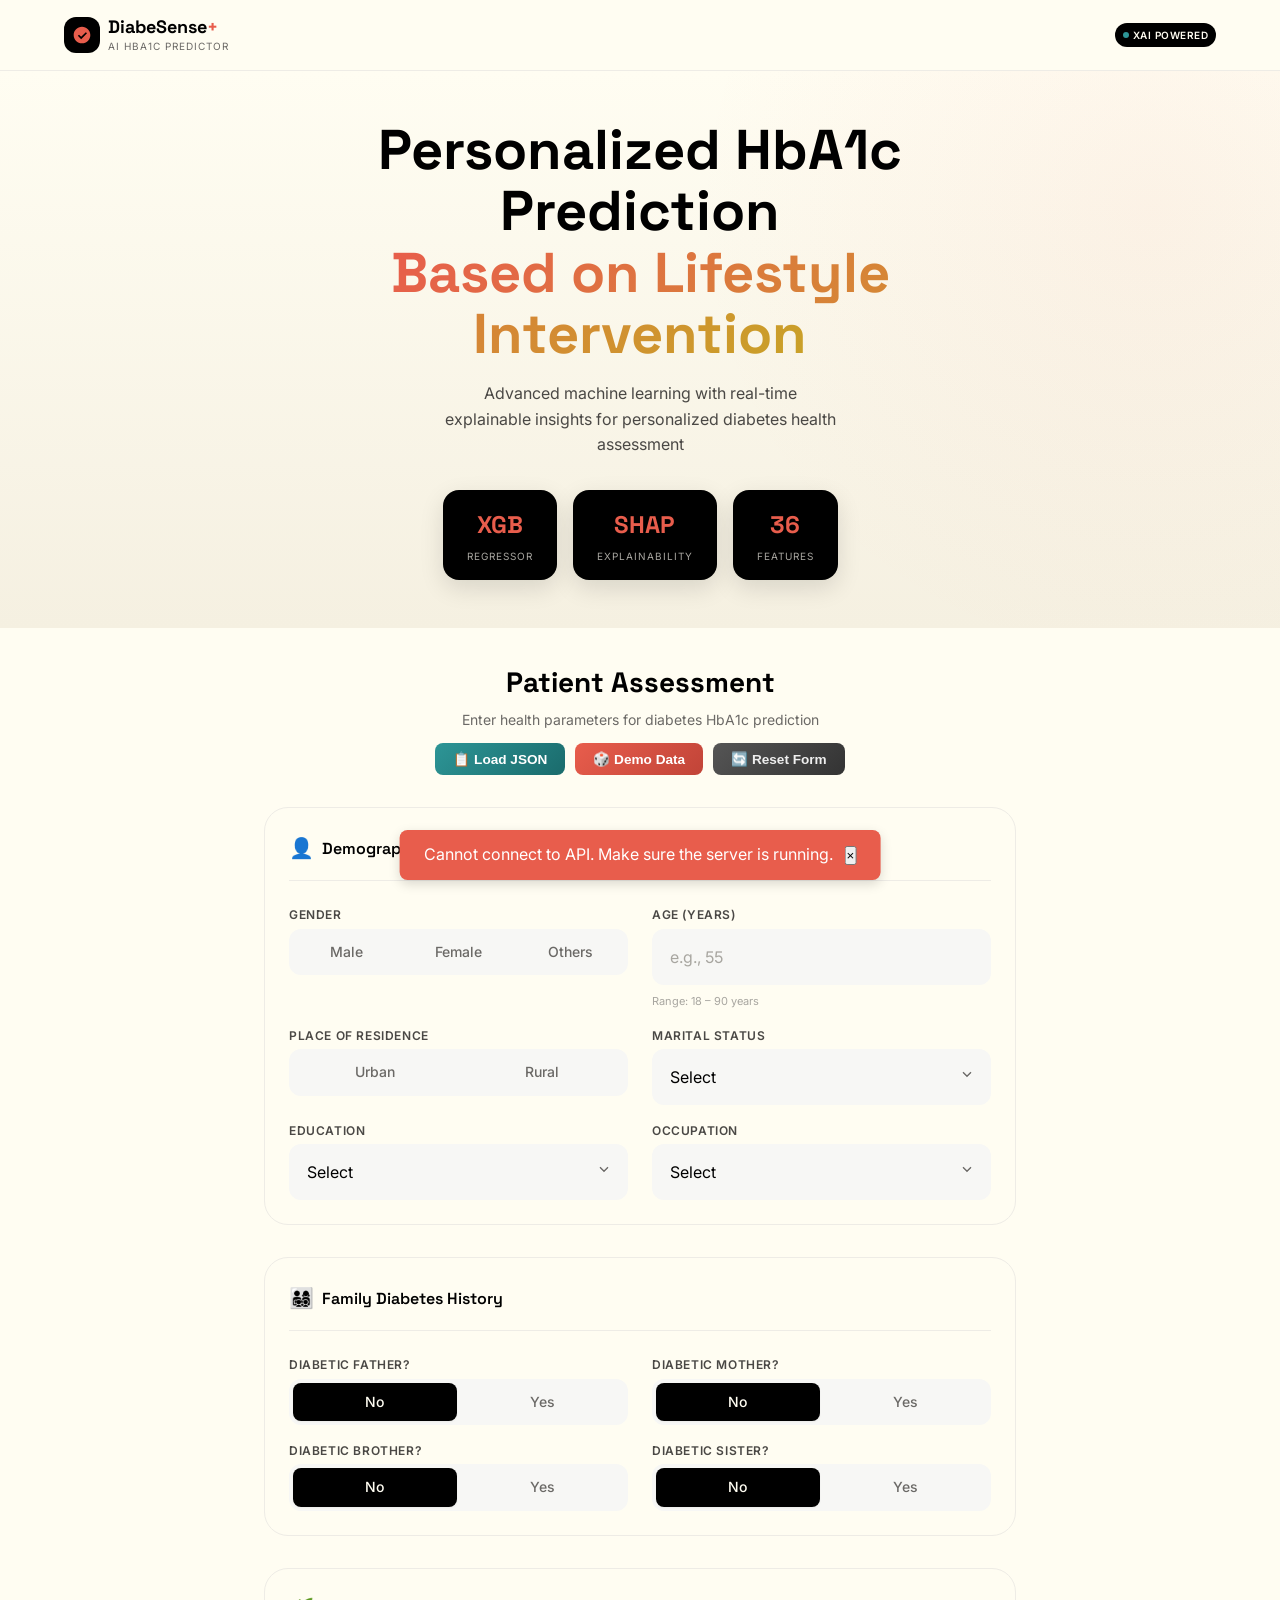
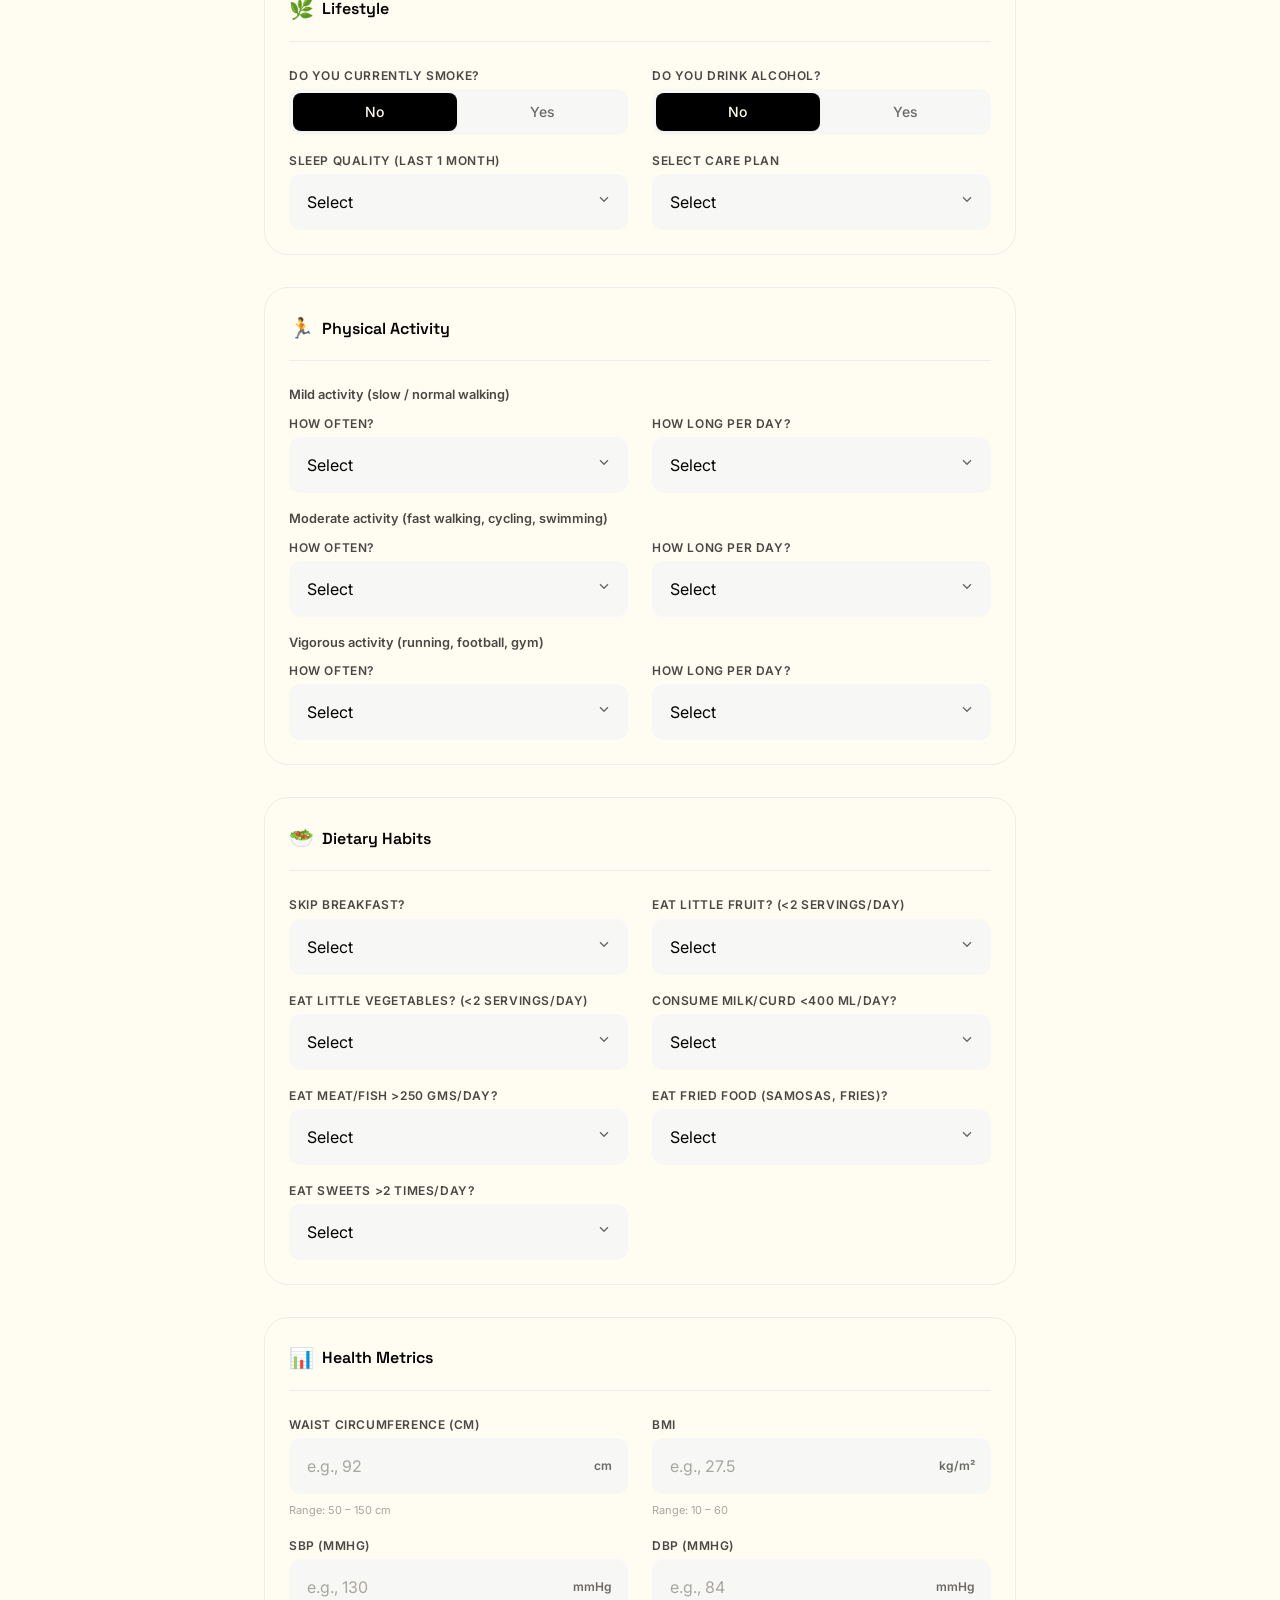
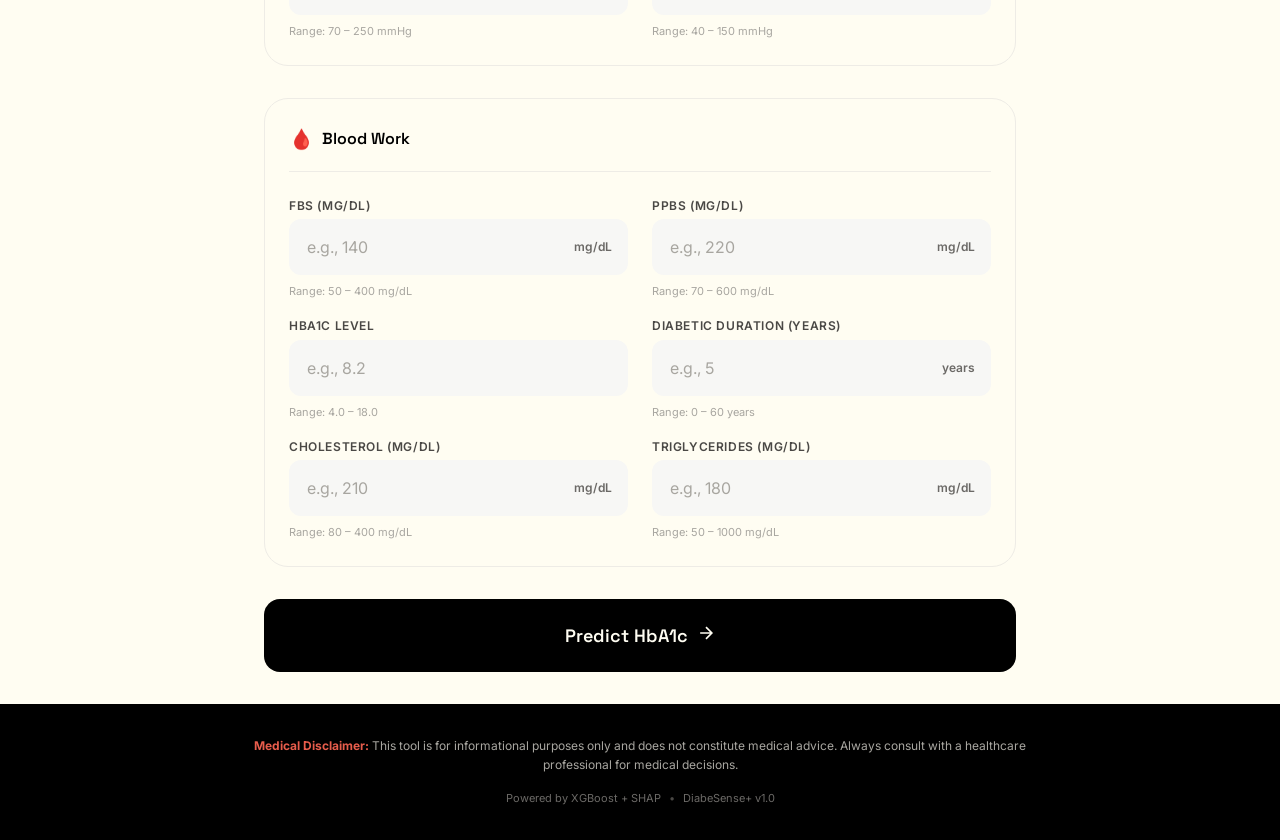
==== commit 0382db28: "mild activity duration api and ui update v1" ====
--- a/poornima mam Ui/index.html
+++ b/poornima mam Ui/index.html
@@ -92,6 +92,10 @@
                         style="background:linear-gradient(135deg,#E85D4C,#c14438);color:#fff;border:none;padding:8px 18px;border-radius:8px;cursor:pointer;font-size:0.85rem;font-weight:600;display:flex;align-items:center;gap:6px;transition:transform .15s;"
                         onmouseover="this.style.transform='scale(1.05)'" onmouseout="this.style.transform='scale(1)'">🎲
                         Demo Data</button>
+                    <button type="button" onclick="resetForm()"
+                        style="background:linear-gradient(135deg,#555,#333);color:#eee;border:none;padding:8px 18px;border-radius:8px;cursor:pointer;font-size:0.85rem;font-weight:600;display:flex;align-items:center;gap:6px;transition:transform .15s;"
+                        onmouseover="this.style.transform='scale(1.05)'" onmouseout="this.style.transform='scale(1)'">🔄
+                        Reset Form</button>
                 </div>
             </div>
 
@@ -330,6 +334,25 @@
                         (slow / normal walking)</p>
                     <div class="input-row">
                         <div class="input-group">
+                            <label class="input-label">How often?</label>
+                            <div class="select-wrapper">
+                                <select id="PreRmildactivity" required>
+                                    <option value="">Select</option>
+                                    <option value="0">None</option>
+                                    <option value="1">Once a month</option>
+                                    <option value="2">2 to 3 times a month</option>
+                                    <option value="3">Once a week</option>
+                                    <option value="4">2 to 3 times a week</option>
+                                    <option value="5">4 to 5 times a week</option>
+                                    <option value="6">Every day</option>
+                                </select>
+                                <span class="select-arrow"><svg viewBox="0 0 24 24" fill="none" stroke="currentColor"
+                                        stroke-width="2">
+                                        <path d="M6 9l6 6 6-6" />
+                                    </svg></span>
+                            </div>
+                        </div>
+                        <div class="input-group">
                             <label class="input-label">How long per day?</label>
                             <div class="select-wrapper">
                                 <select id="PreRmildactivityduration" required>
@@ -347,7 +370,6 @@
                                     </svg></span>
                             </div>
                         </div>
-                        <div class="input-group"></div>
                     </div>
                     <!-- Moderate Activity -->
                     <p
@@ -724,6 +746,17 @@
                         <span>Prediabetes</span>
                         <span>Diabetes</span>
                     </div>
+                </div>
+            </div>
+
+            <!-- Input Summary Card -->
+            <div id="inputSummaryCard" style="background:var(--black);border-radius:16px;padding:0;margin-bottom:24px;overflow:hidden;">
+                <button onclick="toggleInputSummary()" style="width:100%;display:flex;align-items:center;justify-content:space-between;padding:16px 20px;background:none;border:none;cursor:pointer;color:var(--gray-400);font-size:0.8rem;font-weight:600;letter-spacing:0.08em;text-transform:uppercase;">
+                    <span>📋 Your Submitted Inputs</span>
+                    <span id="inputSummaryChevron" style="transition:transform 0.3s;">▼</span>
+                </button>
+                <div id="inputSummaryBody" style="display:none;padding:0 20px 20px;">
+                    <div id="inputSummaryGrid" style="display:grid;grid-template-columns:1fr 1fr;gap:8px 24px;"></div>
                 </div>
             </div>
 
@@ -956,7 +989,7 @@
         </div>
     </div>
 
-    <script src="script.js?v=2"></script>
+    <script src="script.js?v=3"></script>
 </body>
 
 </html>
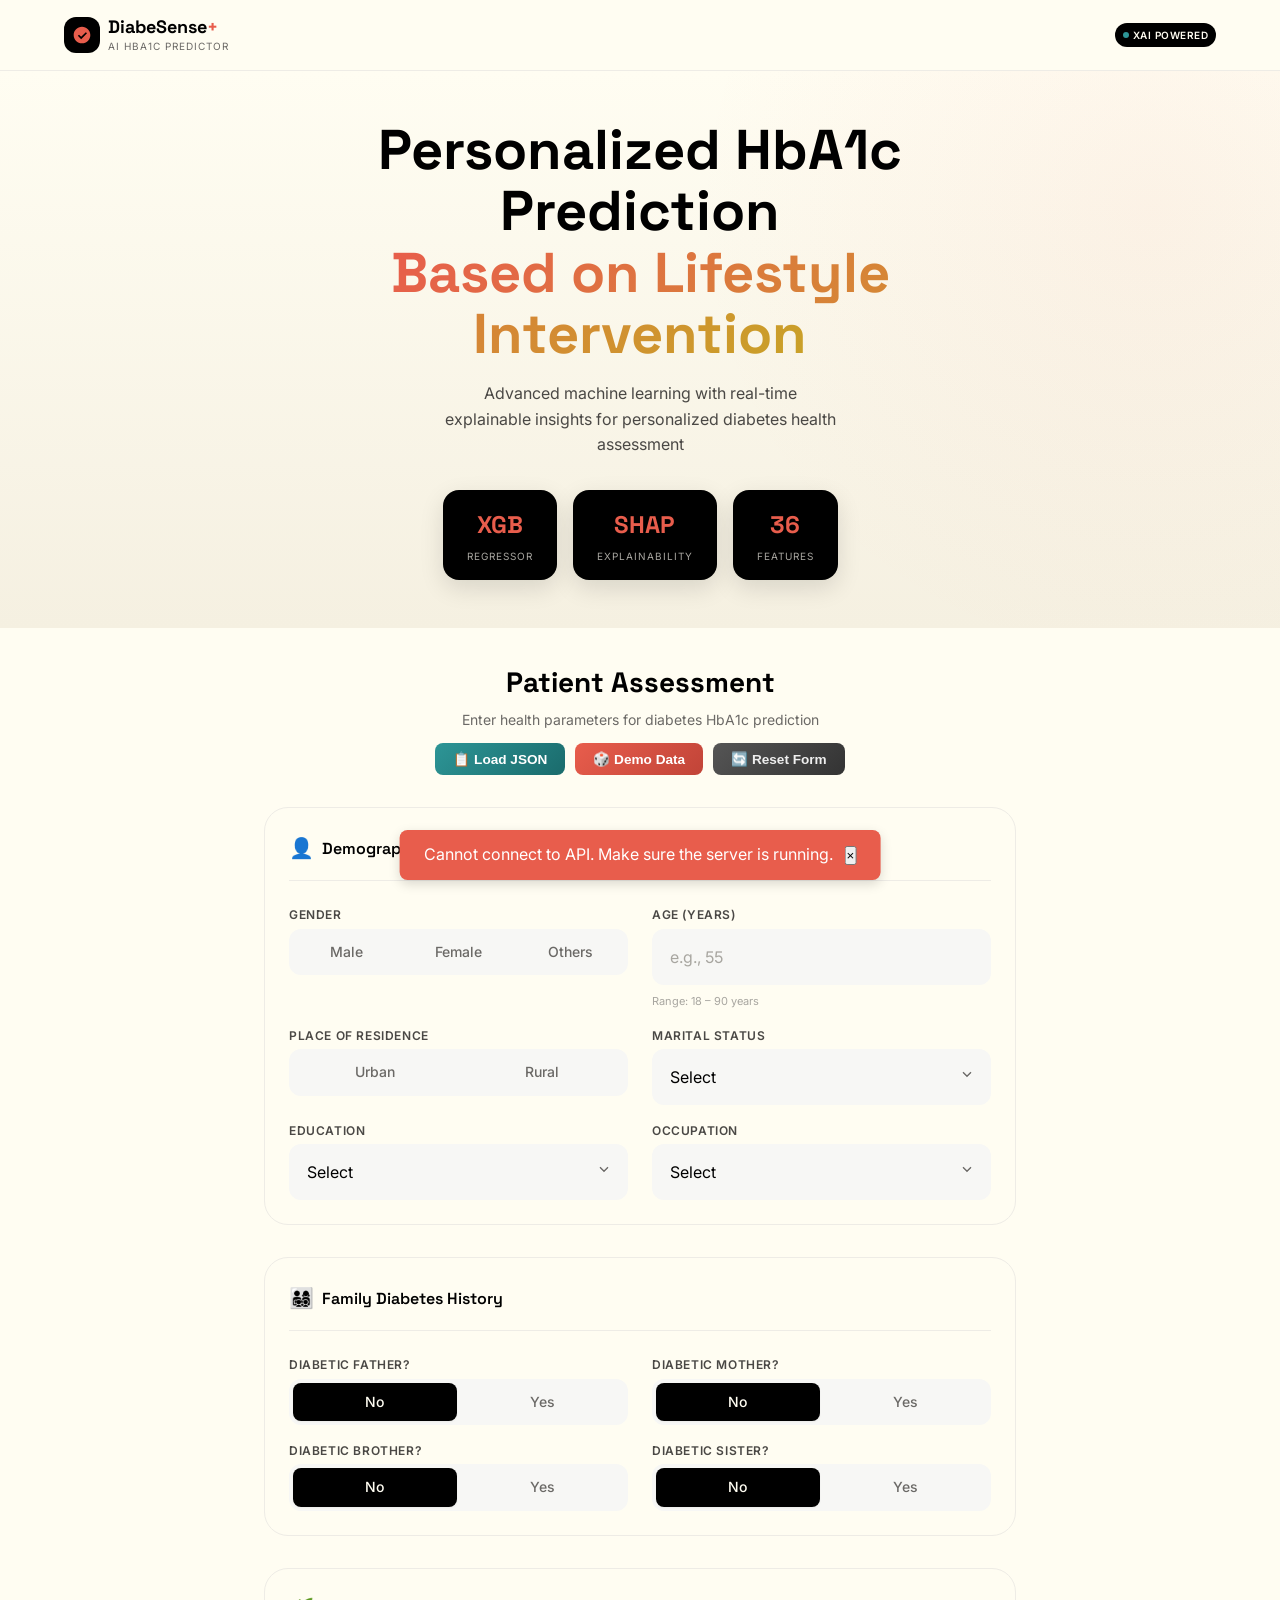
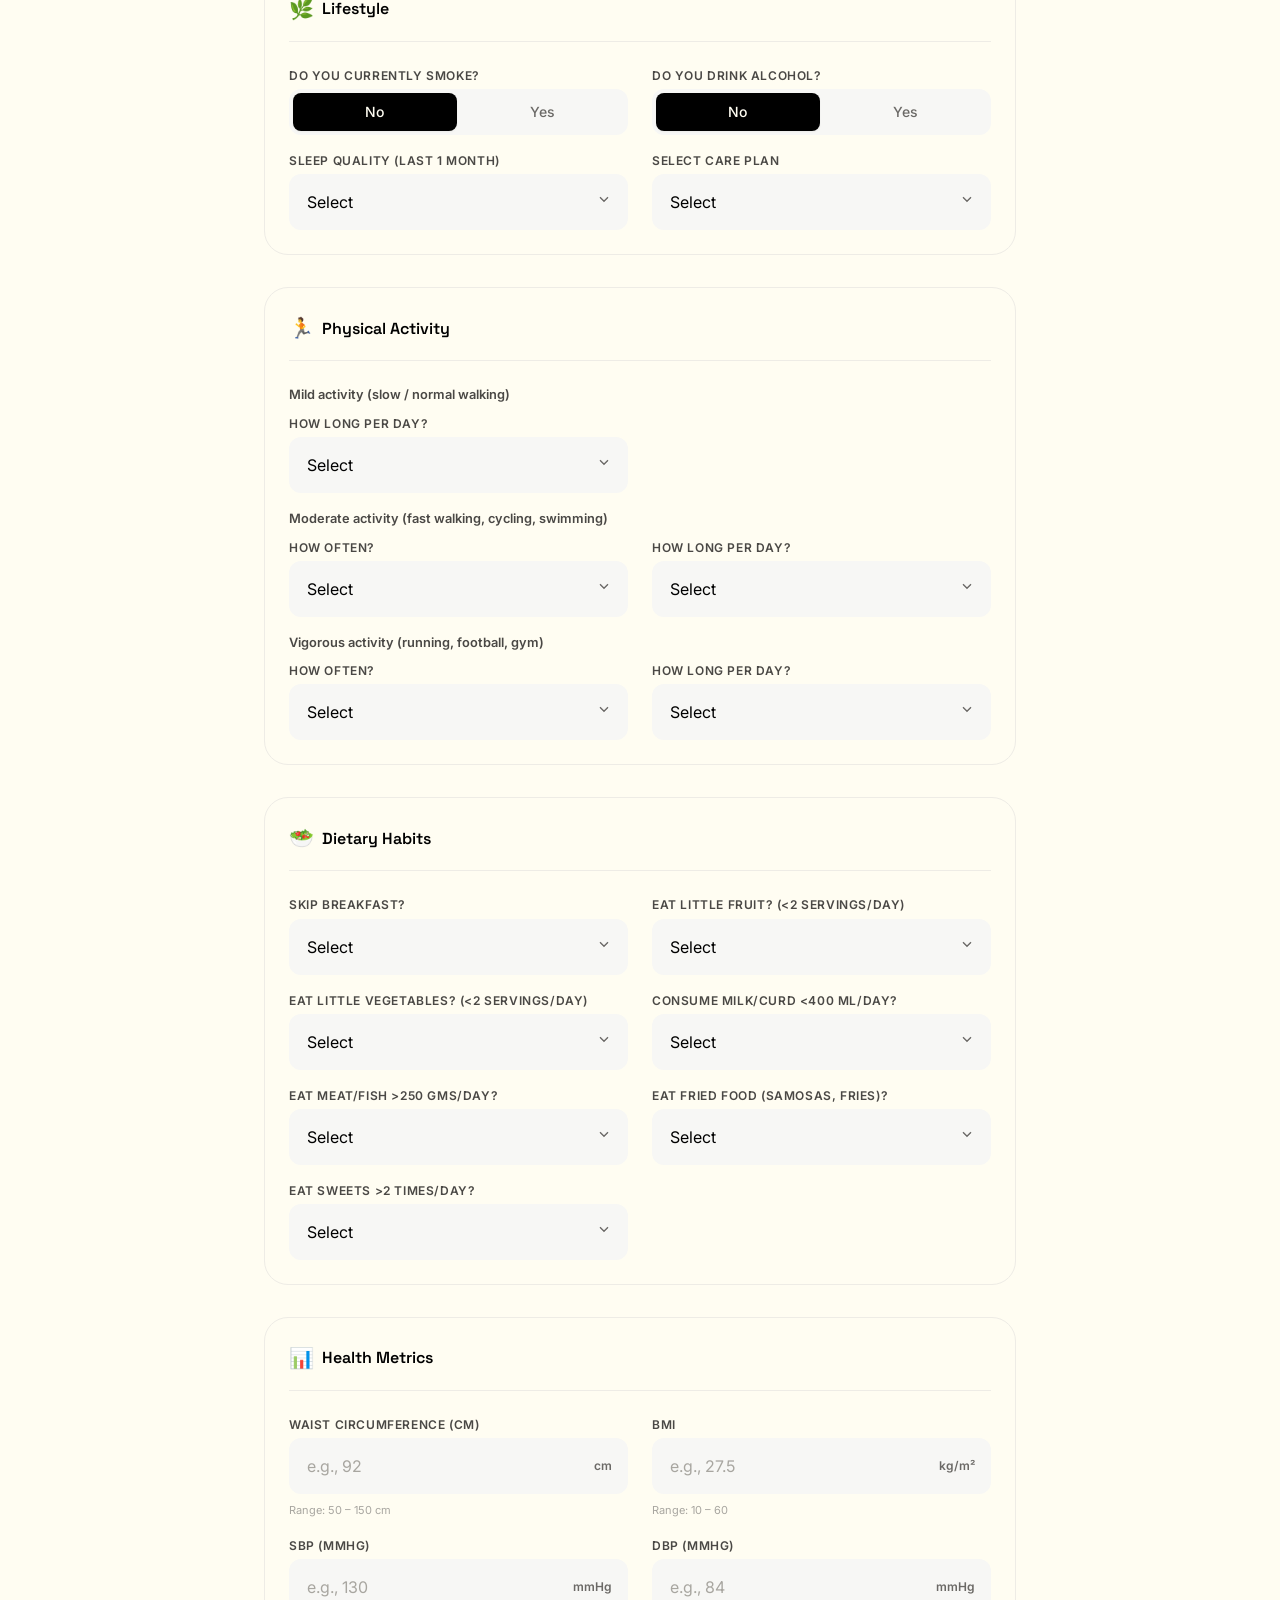
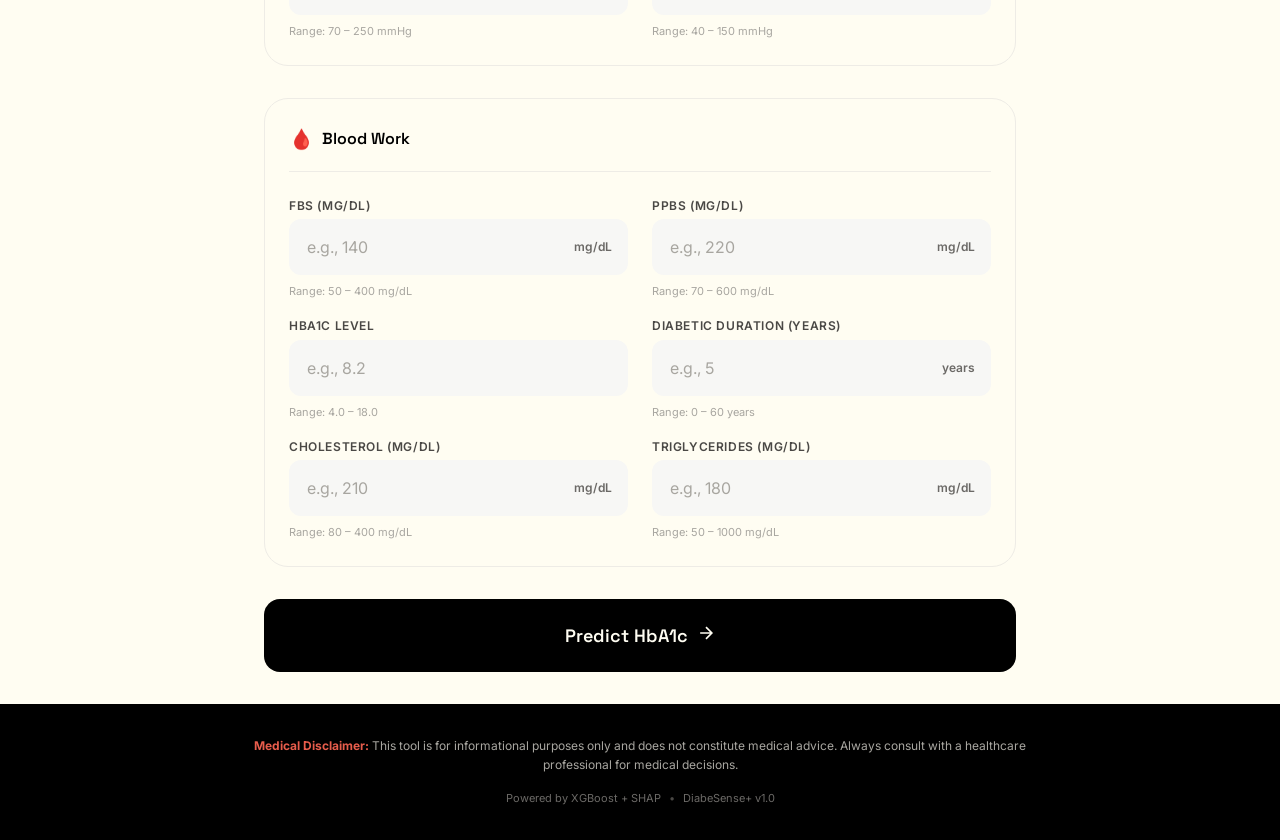
==== commit dc18ab2f: "update what if scenario with medical guardrails" ====
--- a/poornima mam Ui/index.html
+++ b/poornima mam Ui/index.html
@@ -333,25 +333,7 @@
                     <p style="font-size:0.8rem;font-weight:600;color:var(--gray-600);margin-bottom:8px;">Mild activity
                         (slow / normal walking)</p>
                     <div class="input-row">
-                        <div class="input-group">
-                            <label class="input-label">How often?</label>
-                            <div class="select-wrapper">
-                                <select id="PreRmildactivity" required>
-                                    <option value="">Select</option>
-                                    <option value="0">None</option>
-                                    <option value="1">Once a month</option>
-                                    <option value="2">2 to 3 times a month</option>
-                                    <option value="3">Once a week</option>
-                                    <option value="4">2 to 3 times a week</option>
-                                    <option value="5">4 to 5 times a week</option>
-                                    <option value="6">Every day</option>
-                                </select>
-                                <span class="select-arrow"><svg viewBox="0 0 24 24" fill="none" stroke="currentColor"
-                                        stroke-width="2">
-                                        <path d="M6 9l6 6 6-6" />
-                                    </svg></span>
-                            </div>
-                        </div>
+
                         <div class="input-group">
                             <label class="input-label">How long per day?</label>
                             <div class="select-wrapper">
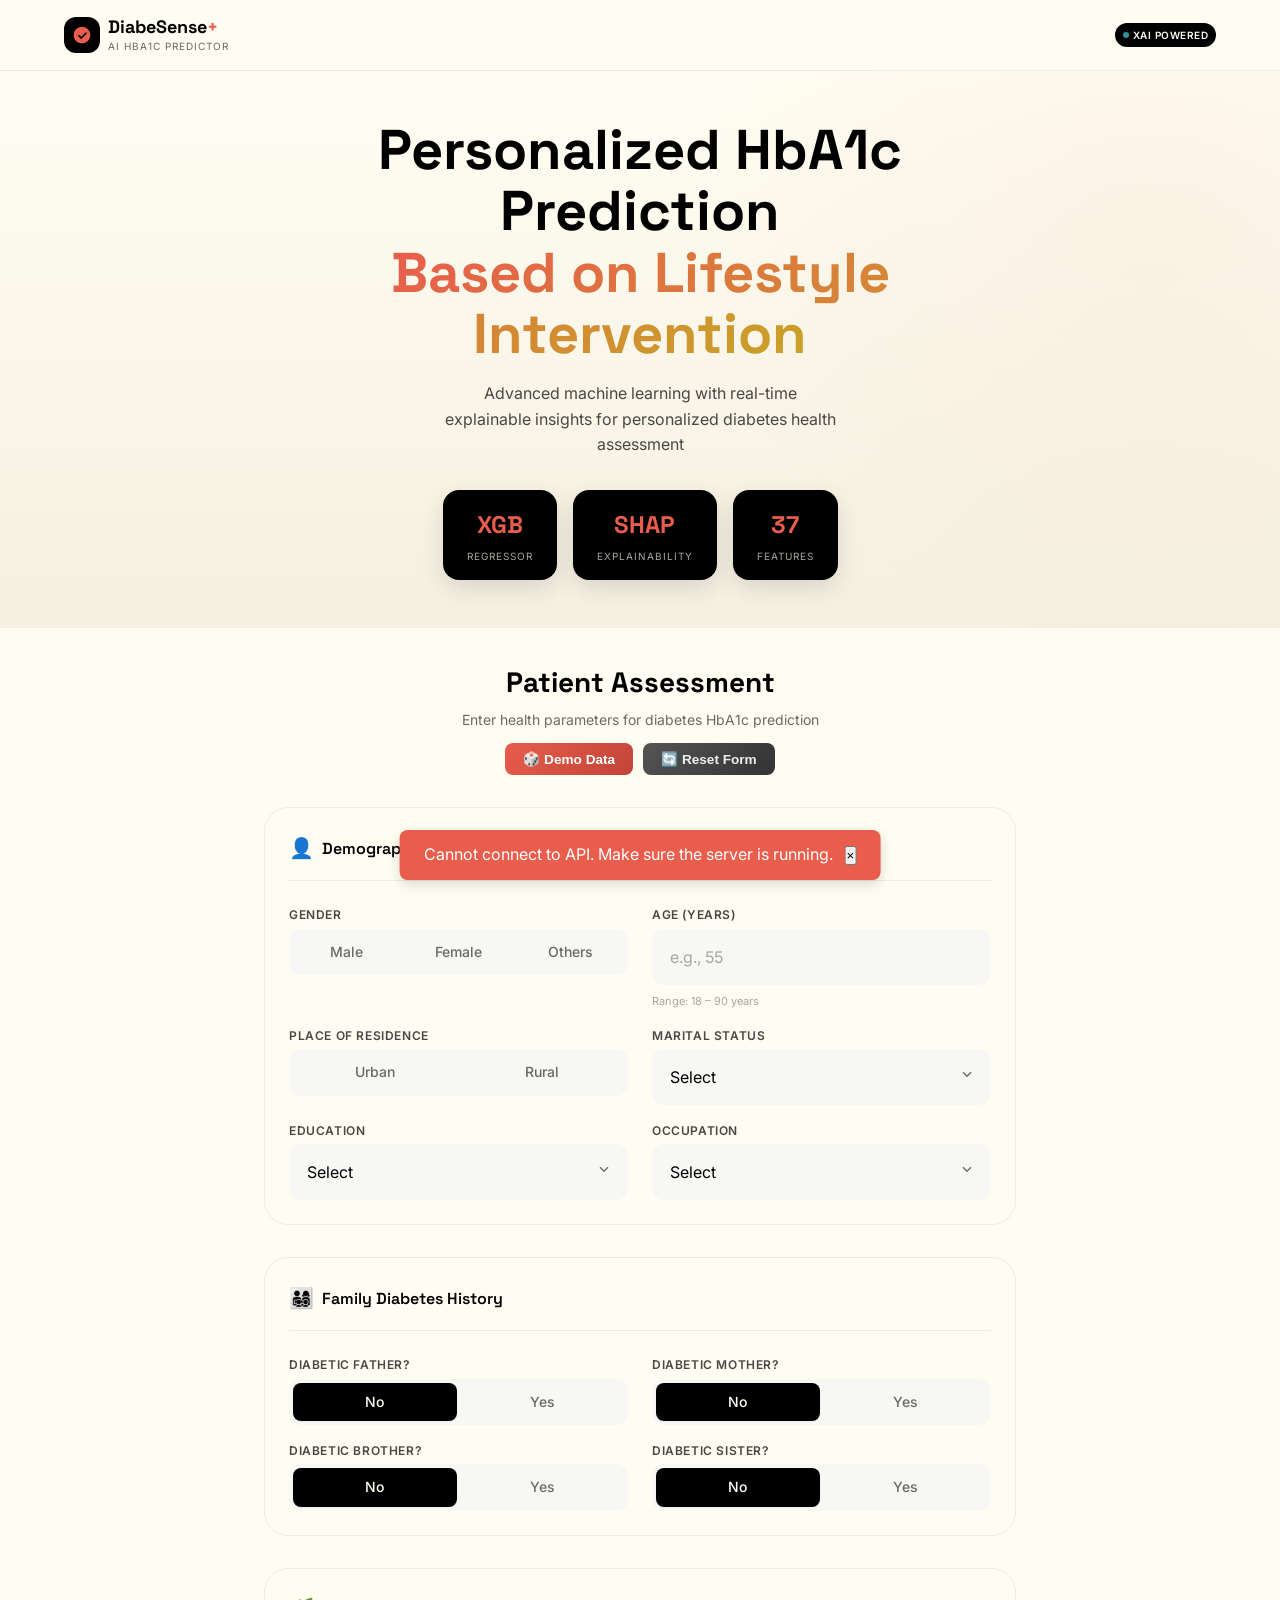
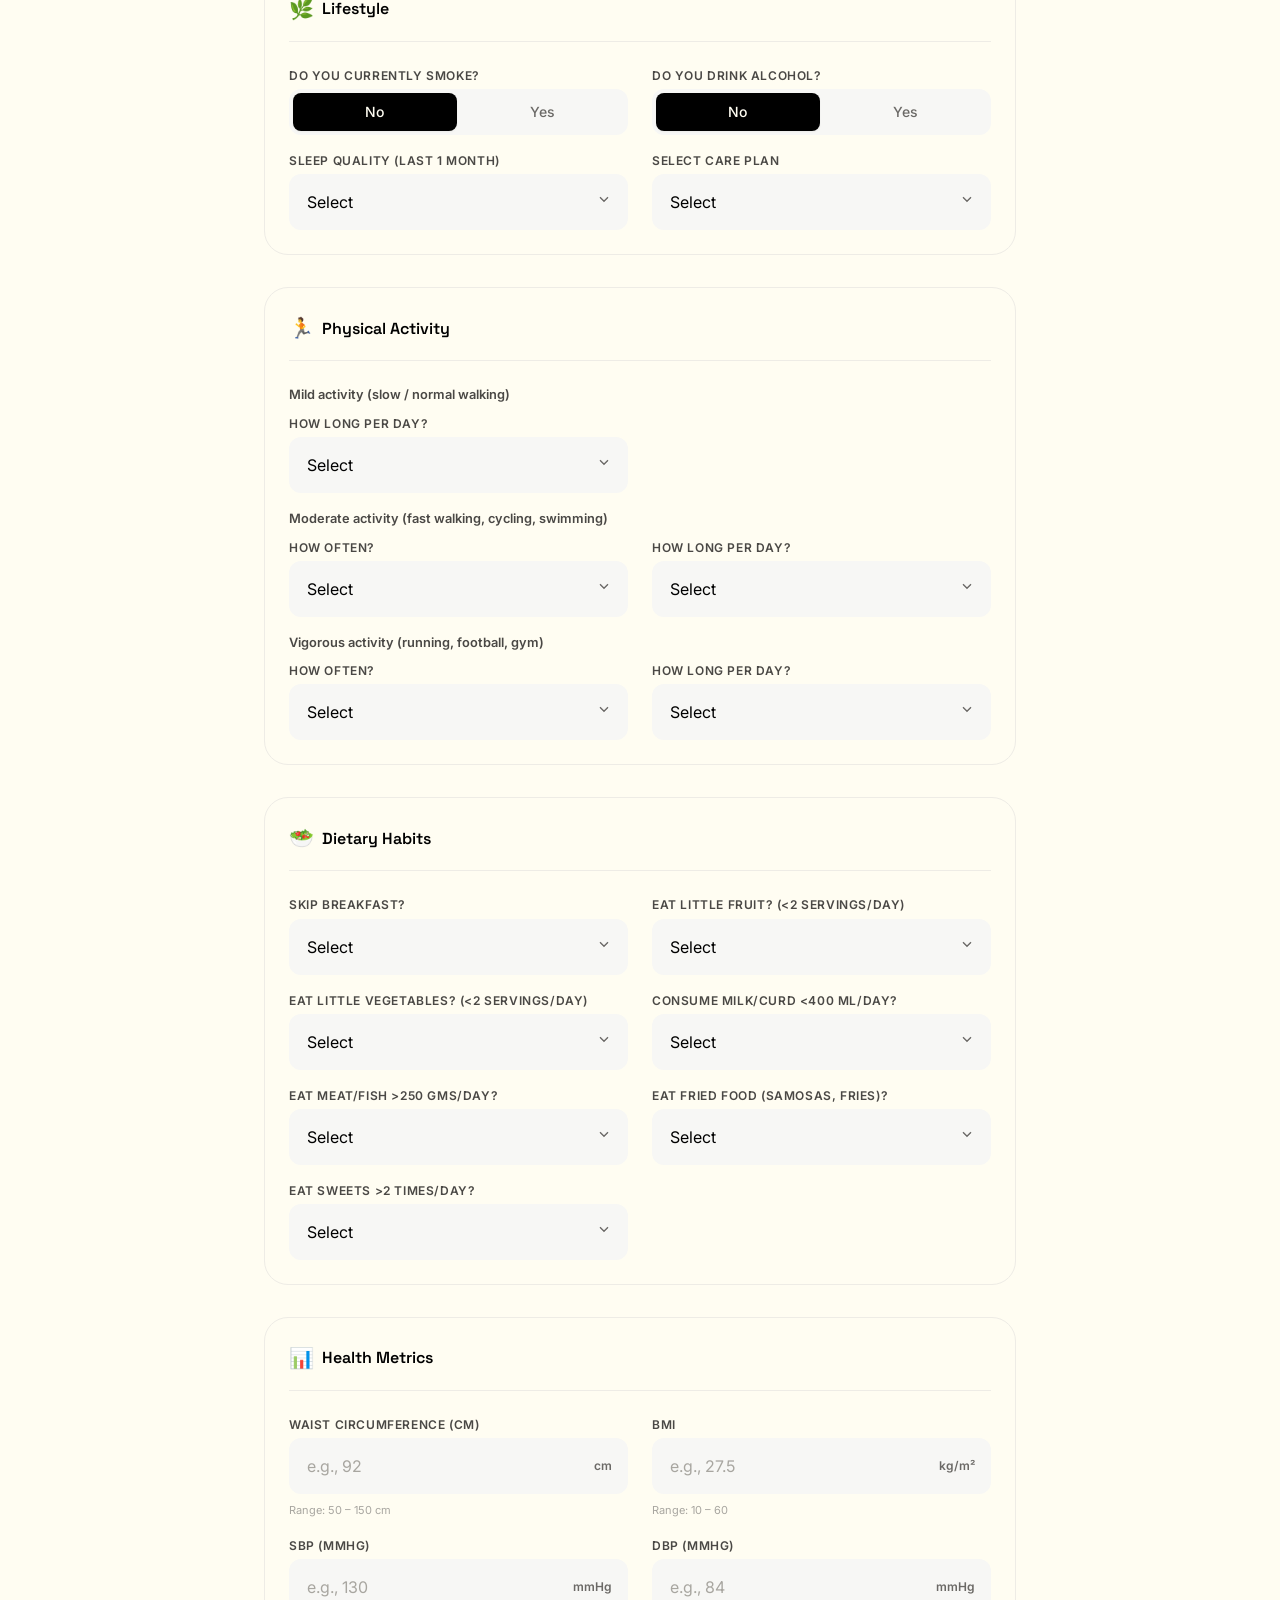
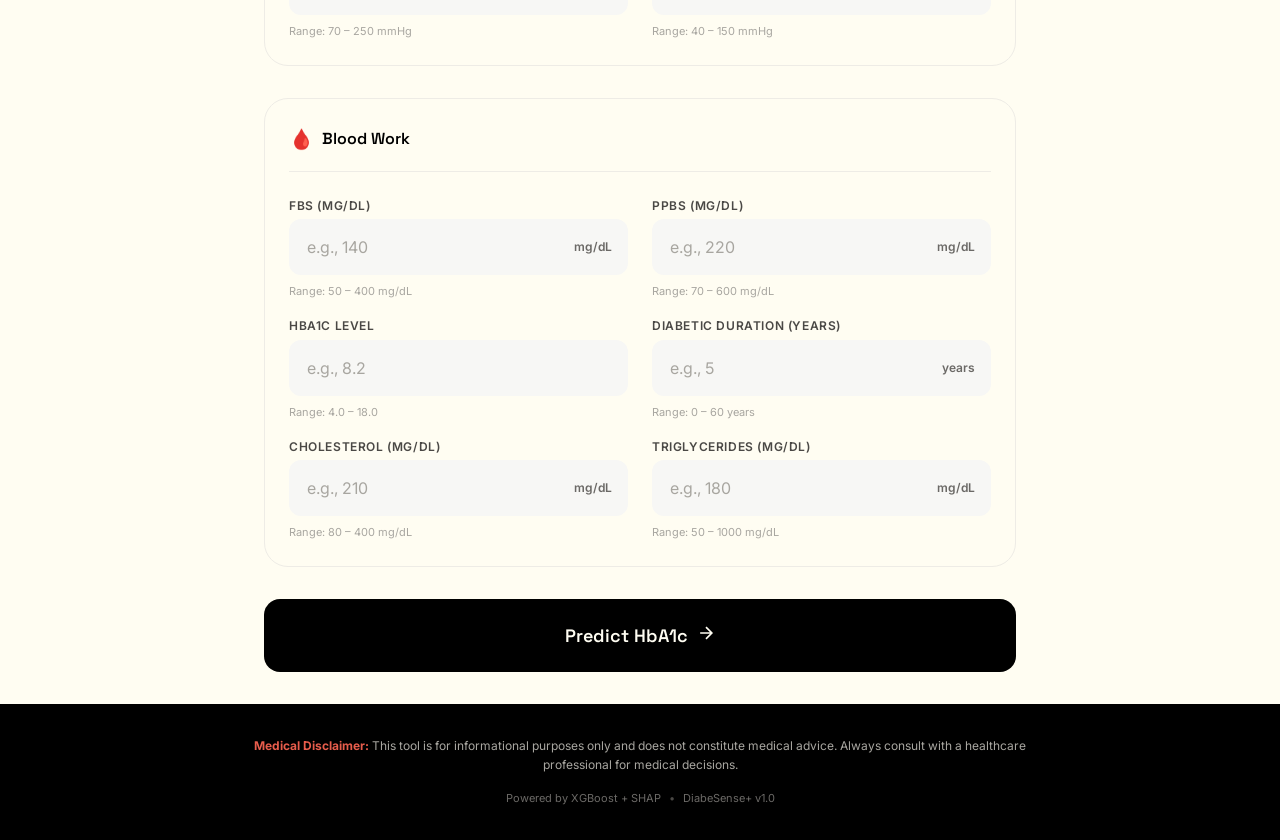
==== commit 043787c2: "group x change" ====
--- a/poornima mam Ui/index.html
+++ b/poornima mam Ui/index.html
@@ -72,7 +72,7 @@
                     <span class="card-label">Explainability</span>
                 </div>
                 <div class="floating-card card-3">
-                    <span class="card-value">36</span>
+                    <span class="card-value">37</span>
                     <span class="card-label">Features</span>
                 </div>
             </div>
@@ -84,10 +84,6 @@
                 <h2 class="section-title">Patient Assessment</h2>
                 <p class="section-subtitle">Enter health parameters for diabetes HbA1c prediction</p>
                 <div style="display:flex;gap:10px;margin-top:12px;justify-content:center;flex-wrap:wrap;">
-                    <button type="button" onclick="openJsonModal()"
-                        style="background:linear-gradient(135deg,#2D9596,#1a6b6c);color:#fff;border:none;padding:8px 18px;border-radius:8px;cursor:pointer;font-size:0.85rem;font-weight:600;display:flex;align-items:center;gap:6px;transition:transform .15s;"
-                        onmouseover="this.style.transform='scale(1.05)'" onmouseout="this.style.transform='scale(1)'">📋
-                        Load JSON</button>
                     <button type="button" onclick="fillDemoData()"
                         style="background:linear-gradient(135deg,#E85D4C,#c14438);color:#fff;border:none;padding:8px 18px;border-radius:8px;cursor:pointer;font-size:0.85rem;font-weight:600;display:flex;align-items:center;gap:6px;transition:transform .15s;"
                         onmouseover="this.style.transform='scale(1.05)'" onmouseout="this.style.transform='scale(1)'">🎲
@@ -793,44 +789,11 @@
                     </div>
                     <div class="sim-controls-grid">
                         <div class="sim-control">
-                            <span class="sim-control-lbl">BMI</span>
-                            <input type="range" id="simBmiSlider" min="10" max="60" step="0.1" class="sim-slider">
-                            <input type="number" id="simBmiNum" class="sim-num-input">
-                        </div>
-                        <div class="sim-control">
-                            <span class="sim-control-lbl">FBS (mg/dL)</span>
-                            <input type="range" id="simFbsSlider" min="50" max="400" step="1" class="sim-slider">
-                            <input type="number" id="simFbsNum" class="sim-num-input">
-                        </div>
-                        <div class="sim-control">
-                            <span class="sim-control-lbl">Pre-HbA1c</span>
-                            <input type="range" id="simHba1cSlider" min="4" max="18" step="0.1" class="sim-slider">
-                            <input type="number" id="simHba1cNum" class="sim-num-input">
-                        </div>
-                        <div class="sim-control">
-                            <span class="sim-control-lbl">SBP (mmHg)</span>
-                            <input type="range" id="simBpSlider" min="70" max="250" step="1" class="sim-slider">
-                            <input type="number" id="simBpNum" class="sim-num-input">
-                        </div>
-                        <div class="sim-control">
-                            <span class="sim-control-lbl">PPBS (mg/dL)</span>
-                            <input type="range" id="simPpbsSlider" min="70" max="600" step="1" class="sim-slider">
-                            <input type="number" id="simPpbsNum" min="70" max="600" step="1" class="sim-num-input">
-                        </div>
-                        <div class="sim-control">
-                            <span class="sim-control-lbl">Cholesterol</span>
-                            <input type="range" id="simCholSlider" min="80" max="400" step="1" class="sim-slider">
-                            <input type="number" id="simCholNum" min="80" max="400" step="1" class="sim-num-input">
-                        </div>
-                        <div class="sim-control">
-                            <span class="sim-control-lbl">Triglycerides</span>
-                            <input type="range" id="simTrigSlider" min="50" max="1000" step="1" class="sim-slider">
-                            <input type="number" id="simTrigNum" min="50" max="1000" step="1" class="sim-num-input">
-                        </div>
-                        <div class="sim-control">
-                            <span class="sim-control-lbl">Waist (cm)</span>
-                            <input type="range" id="simWaistSlider" min="50" max="150" step="0.1" class="sim-slider">
-                            <input type="number" id="simWaistNum" min="50" max="150" step="0.1" class="sim-num-input">
+                            <span class="sim-control-lbl">Care Plan</span>
+                            <select id="simCarePlan" class="sim-num-input" style="width:100%;padding:8px;border-radius:8px;border:1px solid rgba(255,255,255,0.1);background:rgba(255,255,255,0.05);color:var(--cream,#f5f0e8);font-size:0.85rem;">
+                                <option value="1">Standard care + Yoga</option>
+                                <option value="2">Standard care</option>
+                            </select>
                         </div>
                     </div>
                     <div class="sim-disclaimer">AI-generated, may include mistakes. Don't enter sensitive personal info.
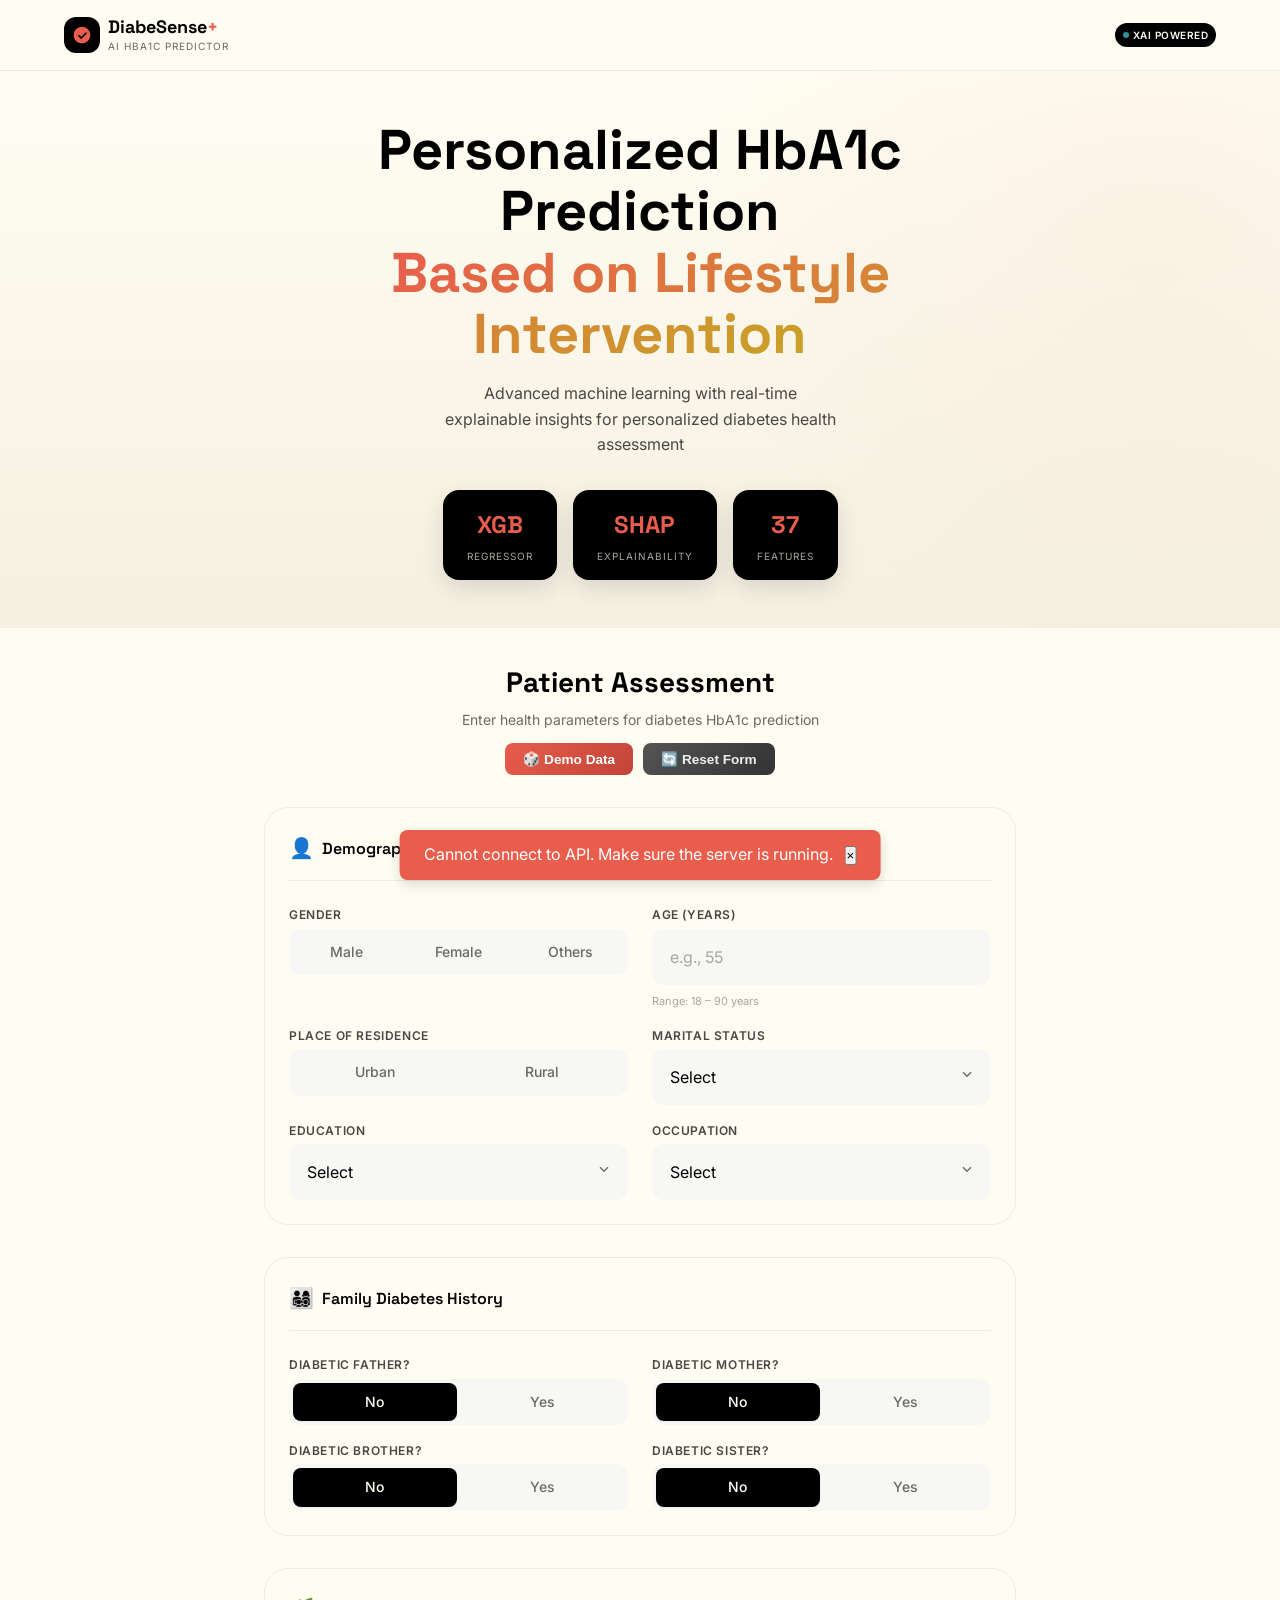
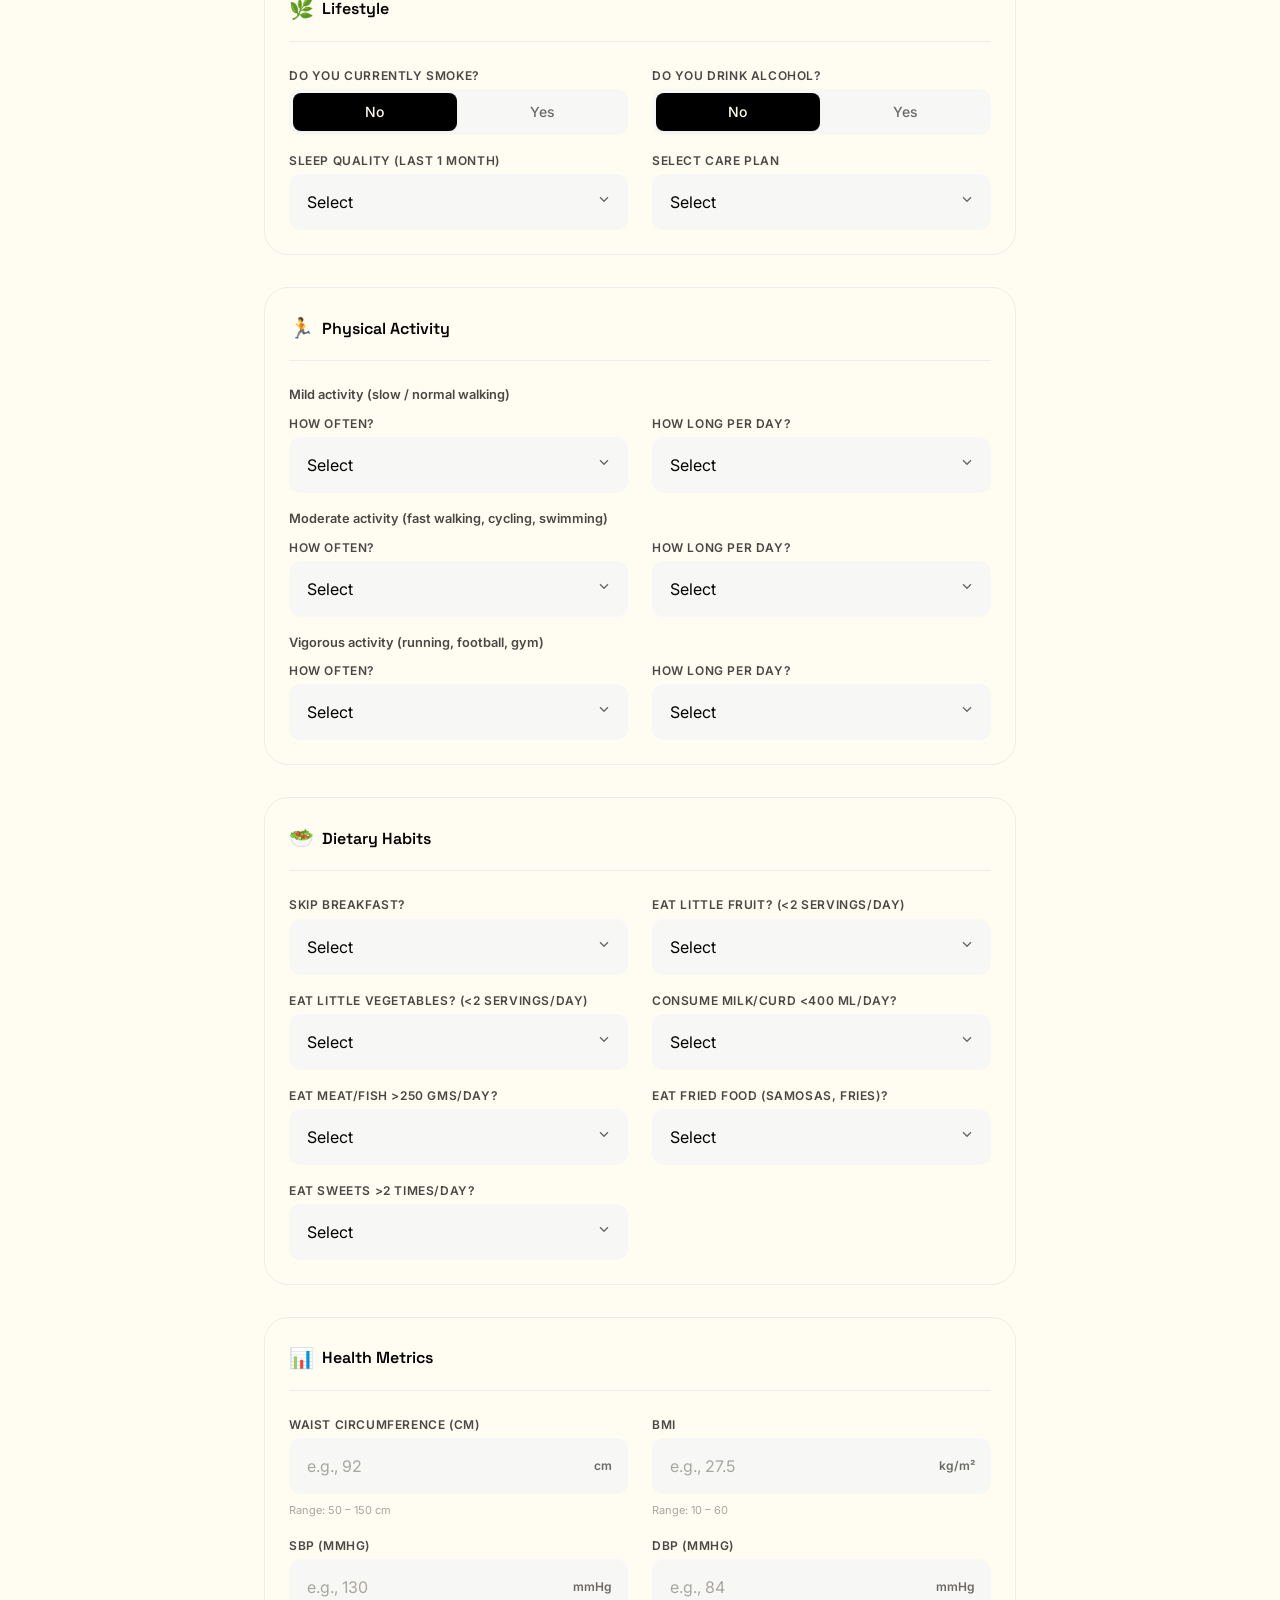
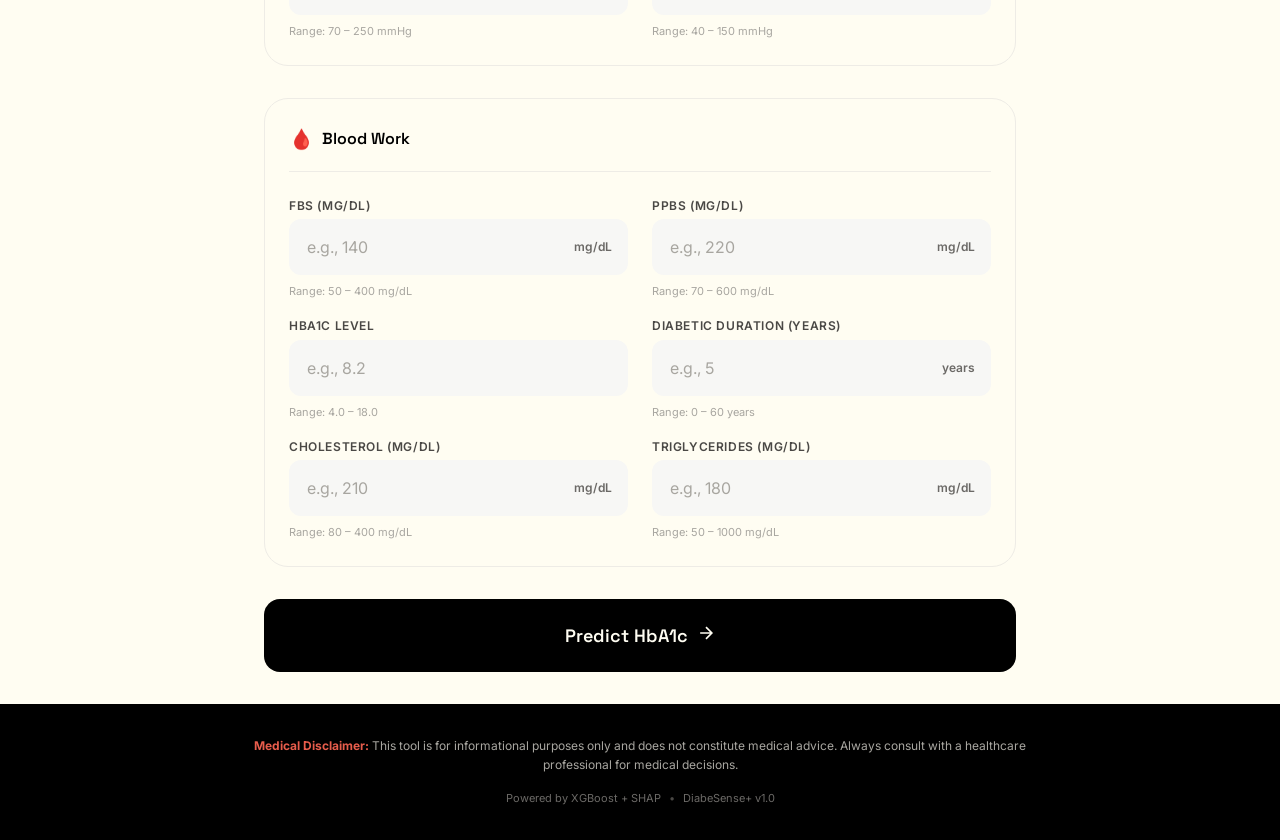
==== commit b4ceefb2: "feat: Implement initial web UI for DiabeSense+ AI HbA1c predictor, including patient assessment form" ====
--- a/poornima mam Ui/index.html
+++ b/poornima mam Ui/index.html
@@ -329,7 +329,25 @@
                     <p style="font-size:0.8rem;font-weight:600;color:var(--gray-600);margin-bottom:8px;">Mild activity
                         (slow / normal walking)</p>
                     <div class="input-row">
-
+                        <div class="input-group">
+                            <label class="input-label">How often?</label>
+                            <div class="select-wrapper">
+                                <select id="PreRmildactivity">
+                                    <option value="">Select</option>
+                                    <option value="0">None</option>
+                                    <option value="1">Once a month</option>
+                                    <option value="2">2 to 3 times a month</option>
+                                    <option value="3">Once a week</option>
+                                    <option value="4">2 to 3 times a week</option>
+                                    <option value="5">4 to 5 times a week</option>
+                                    <option value="6">Every day</option>
+                                </select>
+                                <span class="select-arrow"><svg viewBox="0 0 24 24" fill="none" stroke="currentColor"
+                                        stroke-width="2">
+                                        <path d="M6 9l6 6 6-6" />
+                                    </svg></span>
+                            </div>
+                        </div>
                         <div class="input-group">
                             <label class="input-label">How long per day?</label>
                             <div class="select-wrapper">
@@ -728,8 +746,10 @@
             </div>
 
             <!-- Input Summary Card -->
-            <div id="inputSummaryCard" style="background:var(--black);border-radius:16px;padding:0;margin-bottom:24px;overflow:hidden;">
-                <button onclick="toggleInputSummary()" style="width:100%;display:flex;align-items:center;justify-content:space-between;padding:16px 20px;background:none;border:none;cursor:pointer;color:var(--gray-400);font-size:0.8rem;font-weight:600;letter-spacing:0.08em;text-transform:uppercase;">
+            <div id="inputSummaryCard"
+                style="background:var(--black);border-radius:16px;padding:0;margin-bottom:24px;overflow:hidden;">
+                <button onclick="toggleInputSummary()"
+                    style="width:100%;display:flex;align-items:center;justify-content:space-between;padding:16px 20px;background:none;border:none;cursor:pointer;color:var(--gray-400);font-size:0.8rem;font-weight:600;letter-spacing:0.08em;text-transform:uppercase;">
                     <span>📋 Your Submitted Inputs</span>
                     <span id="inputSummaryChevron" style="transition:transform 0.3s;">▼</span>
                 </button>
@@ -775,7 +795,7 @@
                     </div>
                     <div class="sim-stats-row">
                         <div class="sim-stat">
-                            <span class="sim-stat-lbl">Predicted HbA1c</span>
+                            <span class="sim-stat-lbl">Simulated HbA1c</span>
                             <strong id="simTargetStat" class="sim-stat-val">--</strong>
                         </div>
                         <div class="sim-stat">
@@ -790,10 +810,17 @@
                     <div class="sim-controls-grid">
                         <div class="sim-control">
                             <span class="sim-control-lbl">Care Plan</span>
-                            <select id="simCarePlan" class="sim-num-input" style="width:100%;padding:8px;border-radius:8px;border:1px solid rgba(255,255,255,0.1);background:rgba(255,255,255,0.05);color:var(--cream,#f5f0e8);font-size:0.85rem;">
-                                <option value="1">Standard care + Yoga</option>
-                                <option value="2">Standard care</option>
+                            <select id="simCarePlan" class="sim-num-input"
+                                style="width:100%;padding:8px 12px;border-radius:8px;border:1px solid rgba(255,255,255,0.15);background:var(--dark-900,#0f0f1a);color:var(--cream,#f5f0e8);font-size:0.85rem;appearance:auto;-webkit-appearance:auto;cursor:pointer;">
+                                <option value="1" style="background:#1a1a2e;color:#f5f0e8;">Standard care + Yoga
+                                </option>
+                                <option value="2" style="background:#1a1a2e;color:#f5f0e8;">Standard care</option>
                             </select>
+                        </div>
+                        <div class="sim-control">
+                            <span class="sim-control-lbl">Pre-HbA1c (%)</span>
+                            <input type="range" id="simHba1cSlider" min="4" max="18" step="0.1" class="sim-slider">
+                            <input type="number" id="simHba1cNum" min="4" max="18" step="0.1" class="sim-num-input">
                         </div>
                     </div>
                     <div class="sim-disclaimer">AI-generated, may include mistakes. Don't enter sensitive personal info.
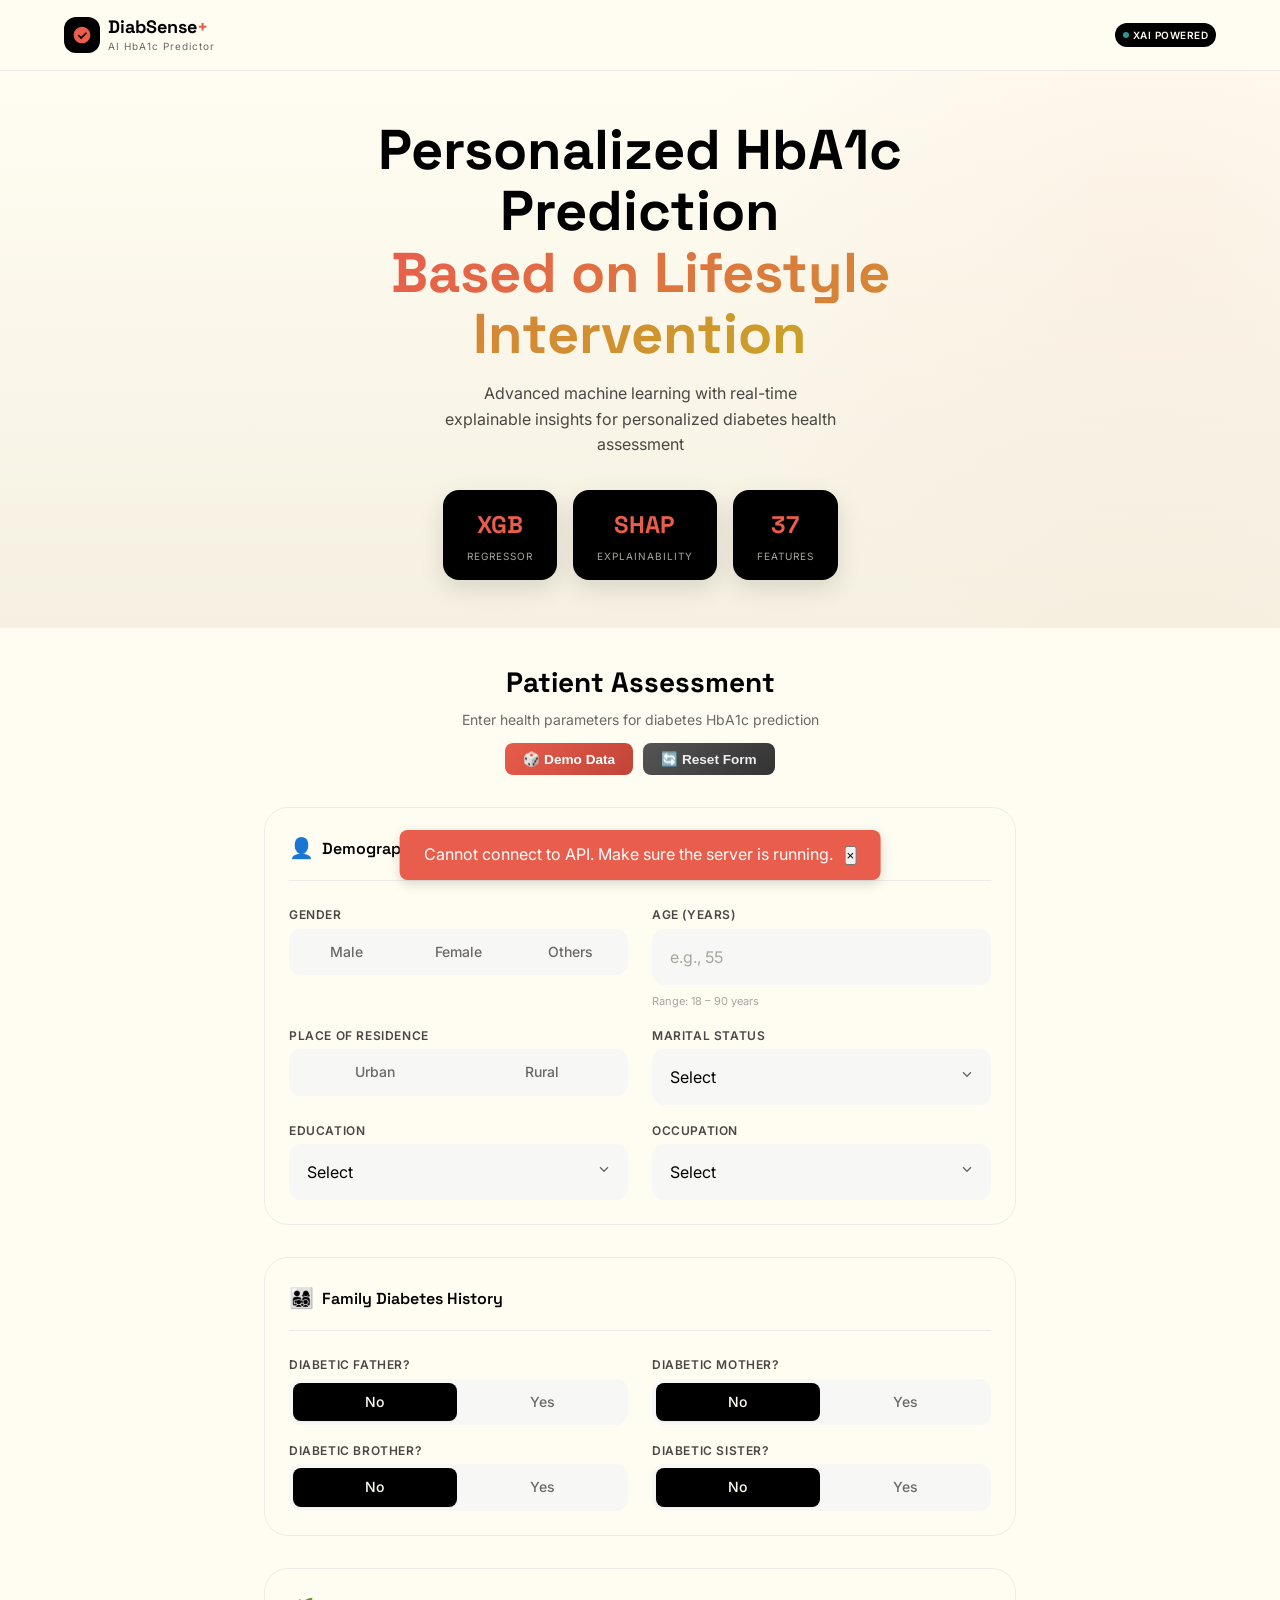
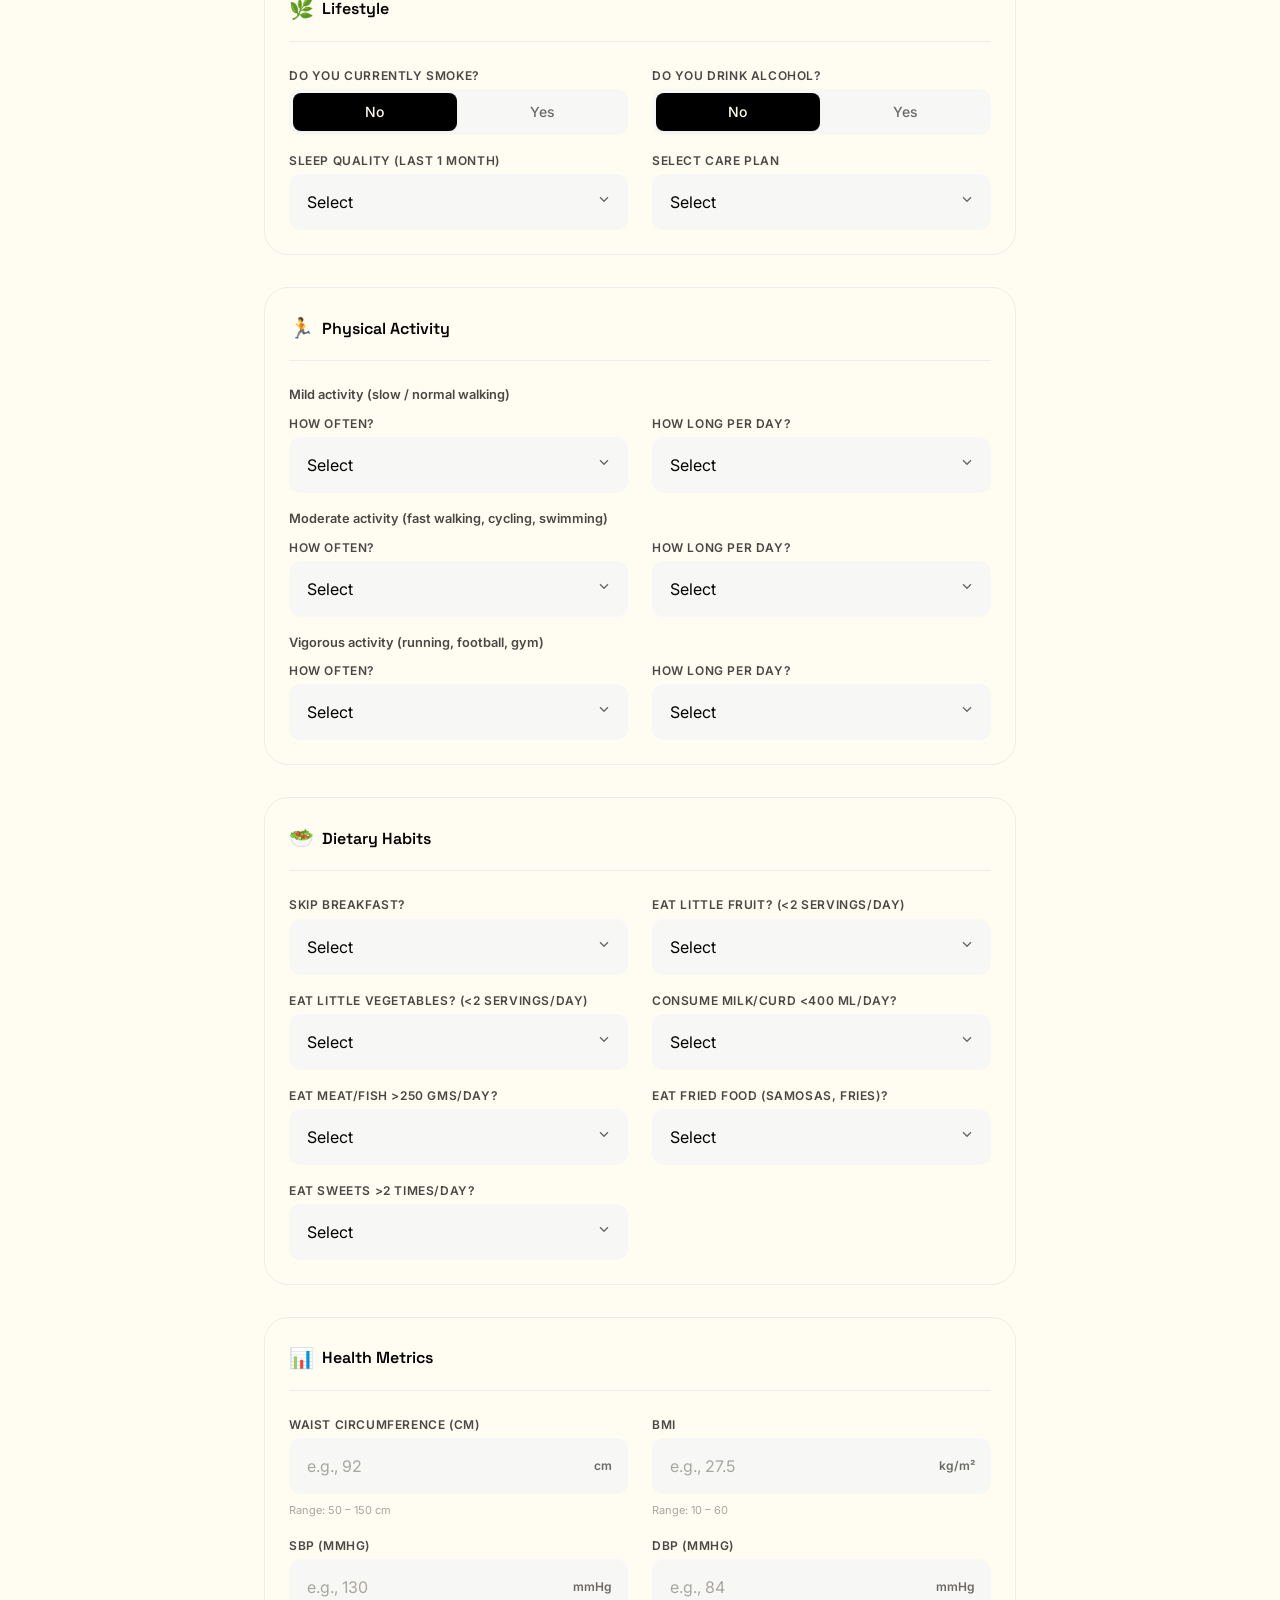
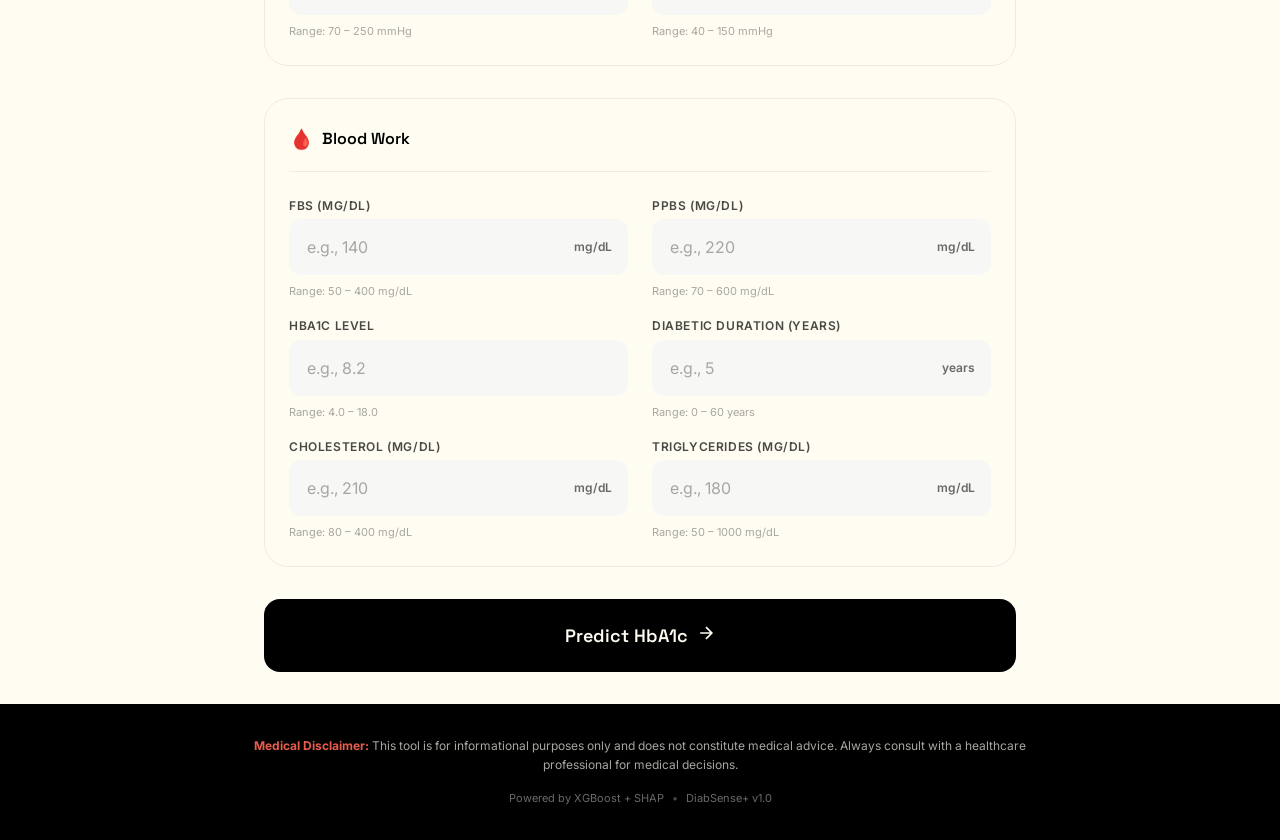
==== commit 5cd081e9: "fix: Correct spelling of "DiabSense+" in multiple files and update related text for consistency" ====
--- a/poornima mam Ui/index.html
+++ b/poornima mam Ui/index.html
@@ -4,9 +4,9 @@
 <head>
     <meta charset="UTF-8">
     <meta name="viewport" content="width=device-width, initial-scale=1.0, maximum-scale=1.0, user-scalable=no">
-    <meta name="description" content="DiabeSense+ - AI-Powered Diabetes HbA1c Prediction with Explainable Insights">
+    <meta name="description" content="DiabSense+ - AI-Powered Diabetes HbA1c Prediction with Explainable Insights">
     <meta name="theme-color" content="#000000">
-    <title>DiabeSense+ | AI Diabetes HbA1c Predictor</title>
+    <title>DiabSense+ | AI Diabetes HbA1c Predictor</title>
     <link rel="preconnect" href="https://fonts.googleapis.com">
     <link rel="preconnect" href="https://fonts.gstatic.com" crossorigin>
     <link
@@ -43,7 +43,7 @@
                         </svg>
                     </div>
                     <div class="logo-text">
-                        <span class="logo-title">DiabeSense<span class="plus">+</span></span>
+                        <span class="logo-title">DiabSense<span class="plus">+</span></span>
                         <span class="logo-subtitle">AI HbA1c Predictor</span>
                     </div>
                 </div>
@@ -709,7 +709,7 @@
             <!-- Risk Score Card -->
             <div class="risk-card" id="riskCard">
                 <div class="risk-header">
-                    <span class="risk-label">Predicted HbA1c after 3 months</span>
+                    <span class="risk-label">PREDICTED HbA1c AFTER 3 MONTHS</span>
                     <span class="risk-confidence" id="riskConfidence">High Confidence</span>
                 </div>
 
@@ -729,6 +729,9 @@
                 <!-- Clinical Interpretation Lines -->
                 <div id="clinicalInterpretation"
                     style="margin-top:16px;text-align:left;color:var(--cream);font-size:0.85rem;line-height:1.6;">
+                    <p id="hba1cDeltaLine"
+                        style="margin-bottom:8px;font-weight:700;font-size:0.95rem;color:#7dd3fc;letter-spacing:0.01em;">
+                    </p>
                     <p id="outcomeLine" style="margin-bottom:4px;"></p>
                     <p id="responseLine" style="margin-bottom:4px;"></p>
                     <p id="targetLine" style="margin-bottom:0;"></p>
@@ -795,16 +798,16 @@
                     </div>
                     <div class="sim-stats-row">
                         <div class="sim-stat">
+                            <span class="sim-stat-lbl">Predicted HbA1c</span>
+                            <strong id="simBaselineStat" class="sim-stat-val">--</strong>
+                        </div>
+                        <div class="sim-stat">
                             <span class="sim-stat-lbl">Simulated HbA1c</span>
                             <strong id="simTargetStat" class="sim-stat-val">--</strong>
                         </div>
                         <div class="sim-stat">
                             <span class="sim-stat-lbl">Delta</span>
                             <strong id="simDeltaStat" class="sim-stat-val">--</strong>
-                        </div>
-                        <div class="sim-stat">
-                            <span class="sim-stat-lbl">Intitially predicted Baseline</span>
-                            <strong id="simBaselineStat" class="sim-stat-val">--</strong>
                         </div>
                     </div>
                     <div class="sim-controls-grid">
@@ -862,7 +865,7 @@
             <div class="whatif-section" id="whatifSection" style="display:none;">
                 <div class="section-header">
                     <h2 class="section-title">🔮 What-If Scenario Analysis</h2>
-                    <p class="section-subtitle">See how modifying risk factors could change your predicted HbA1c</p>
+                    <p class="section-subtitle">Explore how adjusting your care plan could affect your predicted HbA1c</p>
                 </div>
                 <div class="whatif-loading" id="whatifLoading">
                     <div class="whatif-loading-spinner"></div>
@@ -915,7 +918,7 @@
                 <div class="footer-meta">
                     <span>Powered by XGBoost + SHAP</span>
                     <span class="divider">•</span>
-                    <span>DiabeSense+ v1.0</span>
+                    <span>DiabSense+ v1.0</span>
                 </div>
             </div>
         </footer>
@@ -923,7 +926,7 @@
 
     <!-- Chat Widget -->
     <div class="chat-widget" id="chatWidget" style="display:none;">
-        <button class="chat-toggle" id="chatToggle" title="Chat with DiabeSense AI">
+        <button class="chat-toggle" id="chatToggle" title="Chat with DiabSense AI">
             <svg class="chat-icon-open" viewBox="0 0 24 24" fill="currentColor">
                 <path d="M20 2H4c-1.1 0-2 .9-2 2v18l4-4h14c1.1 0 2-.9 2-2V4c0-1.1-.9-2-2-2zm0 14H6l-2 2V4h16v12z" />
             </svg>
@@ -938,7 +941,7 @@
                 <div class="chat-header-info">
                     <div class="chat-avatar">🤖</div>
                     <div>
-                        <h4 class="chat-name">DiabeSense AI</h4>
+                        <h4 class="chat-name">DiabSense AI</h4>
                         <span class="chat-status" id="chatStatus"><span class="status-dot"></span> Online</span>
                     </div>
                 </div>
--- a/poornima mam Ui/styles.css
+++ b/poornima mam Ui/styles.css
@@ -1,5 +1,5 @@
 /* ============================================
-   DiabeSense+ Styles
+   DiabSense+ Styles
    Premium Medical AI Interface
    Color Palette: Cream (#FFFDF2), Black (#000000)
    ============================================ */
@@ -256,7 +256,6 @@
 .logo-subtitle {
     font-size: 0.625rem;
     color: var(--gray-500);
-    text-transform: uppercase;
     letter-spacing: 0.1em;
 }
 
@@ -827,7 +826,6 @@
     font-size: 0.75rem;
     font-weight: 600;
     color: var(--gray-400);
-    text-transform: uppercase;
     letter-spacing: 0.1em;
 }
 
